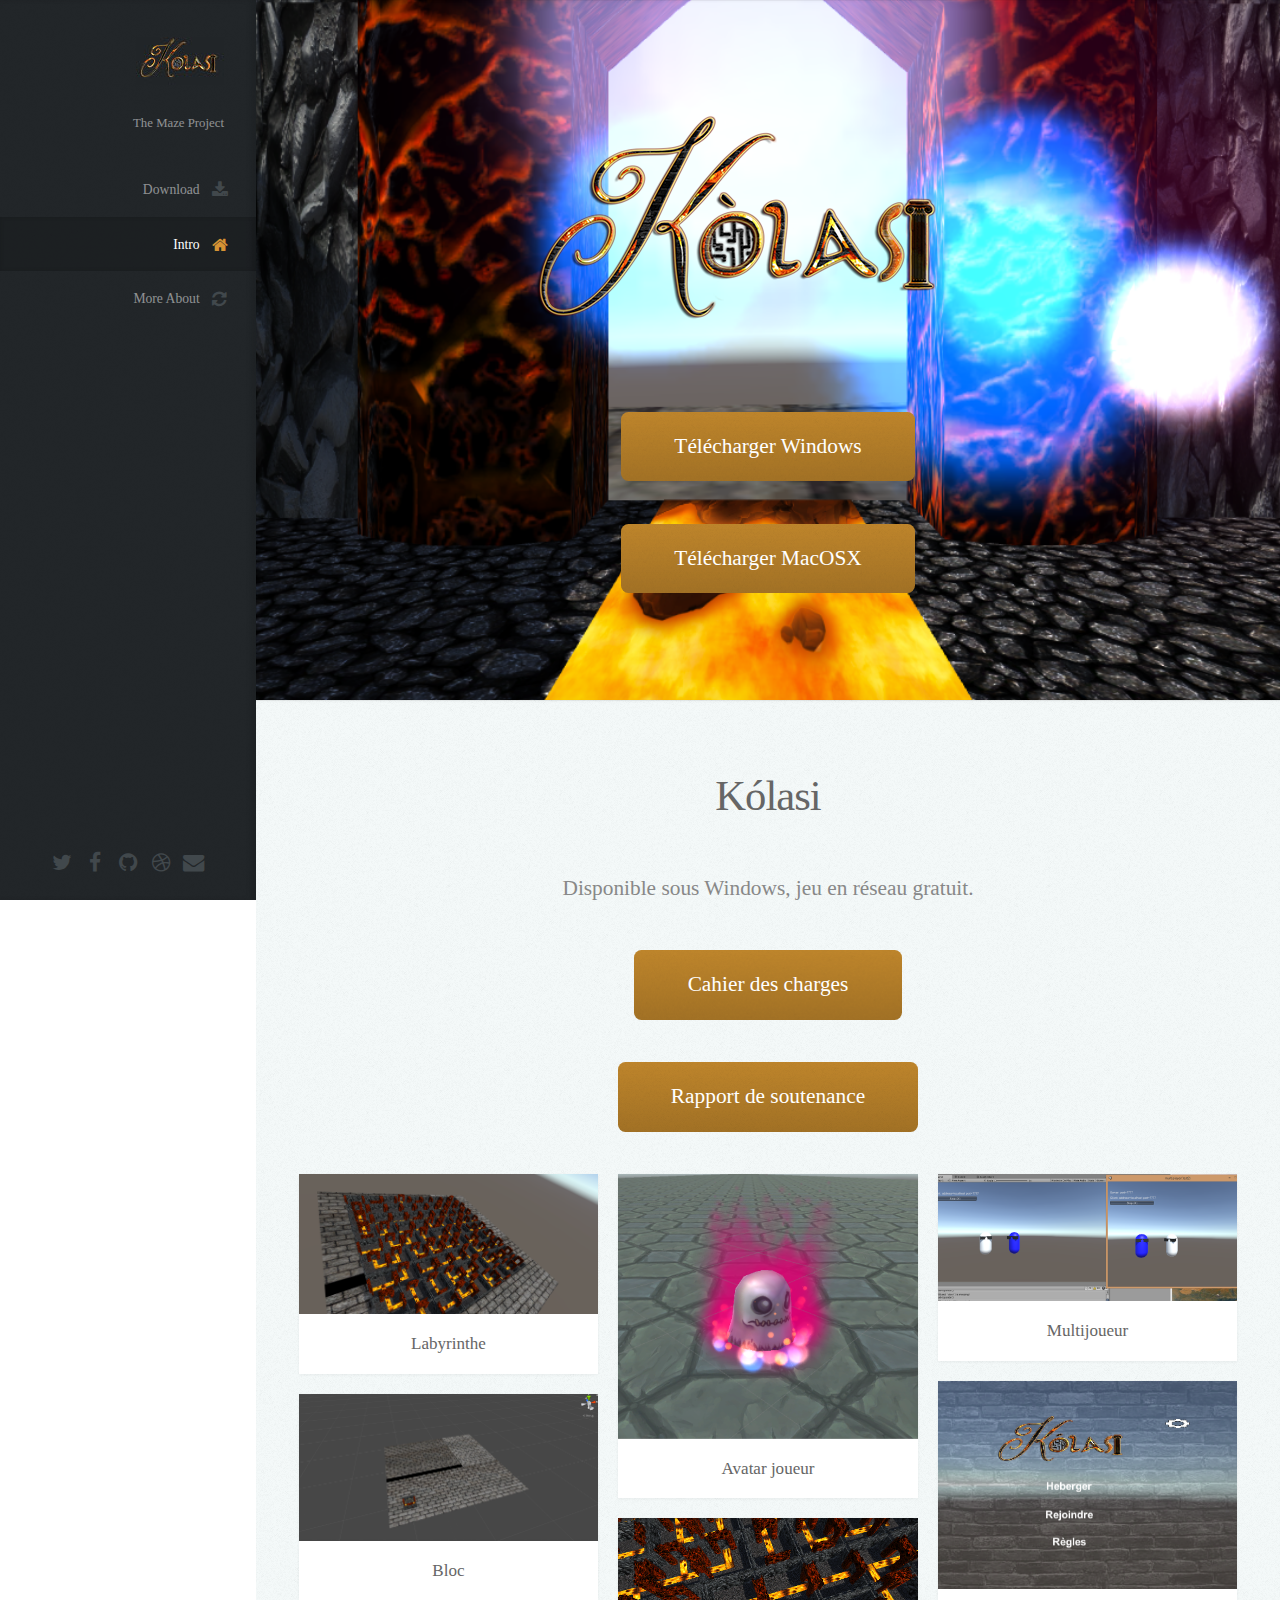
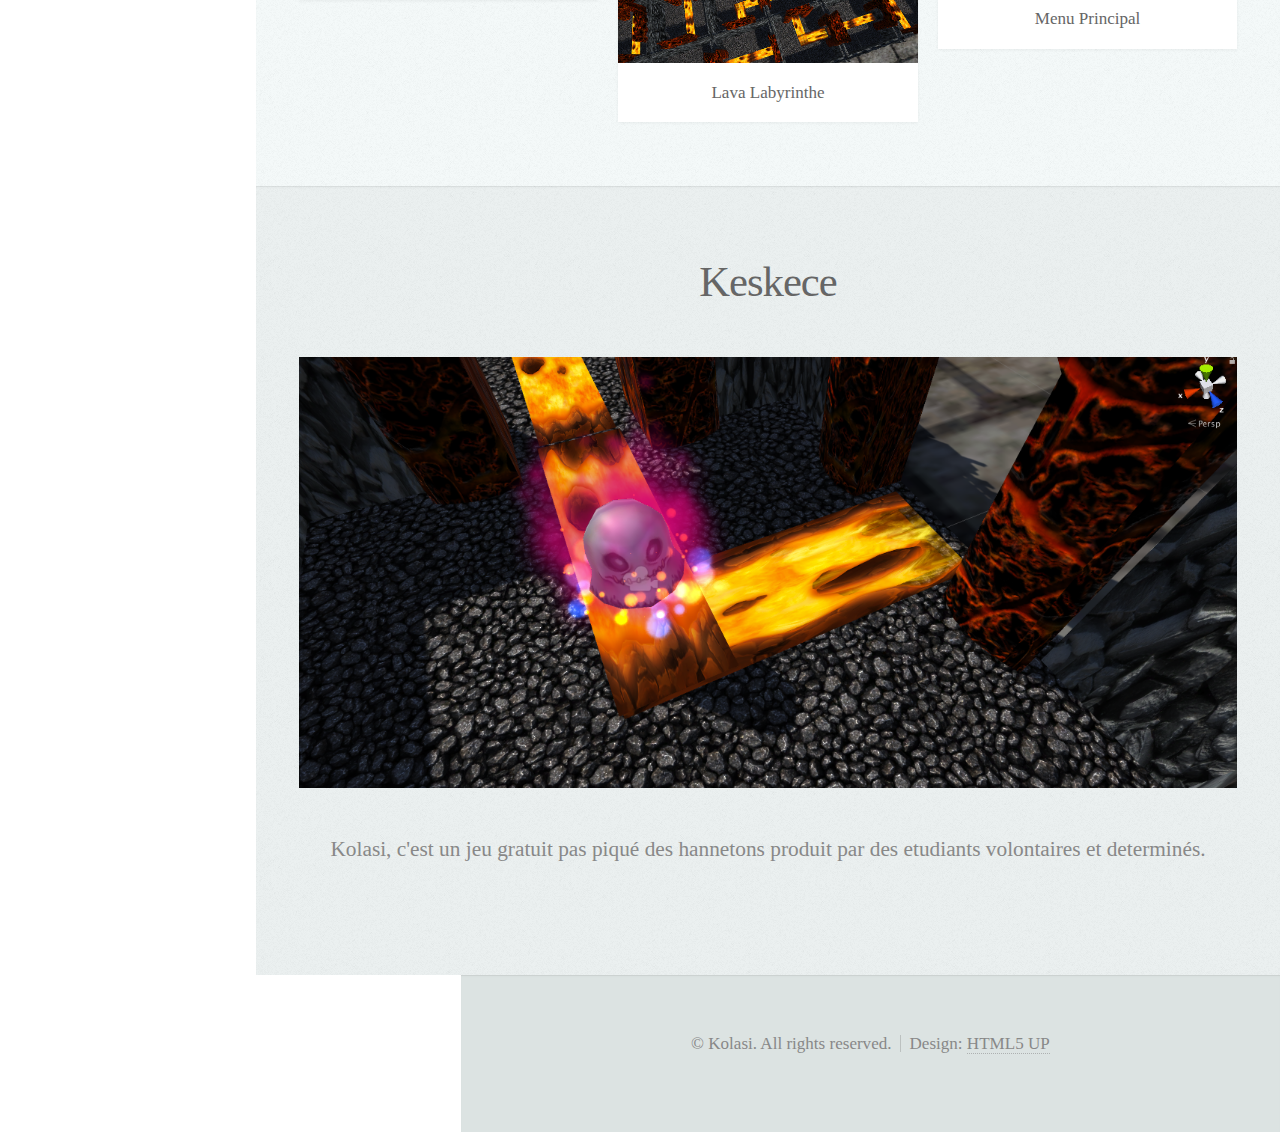
==== index.html @ bc7a92e4 "Edit" ====
<!DOCTYPE HTML>
<!--
	Prologue by HTML5 UP
	html5up.net | @ajlkn
	Free for personal and commercial use under the CCA 3.0 license (html5up.net/license)
-->
<html>
	<head>
		<title>Kólasi</title>
		<meta charset="utf-8" />
		<meta name="viewport" content="width=device-width, initial-scale=1" />
		<!--[if lte IE 8]><script src="assets/js/ie/html5shiv.js"></script><![endif]-->
		<link rel="stylesheet" href="assets/css/main.css" />
		<!--[if lte IE 8]><link rel="stylesheet" href="assets/css/ie8.css" /><![endif]-->
		<!--[if lte IE 9]><link rel="stylesheet" href="assets/css/ie9.css" /><![endif]-->
		<style>
       p{font-family: "Times New Roman", Times, serif;}
       strong{font-family: "Times New Roman", Times, serif;}
       span{font-family: "Times New Roman", Times, serif;}
       a{font-family: "Times New Roman", Times, serif;}
       h2{font-family: "Times New Roman", Times, serif;}
       h3{font-family: "Times New Roman", Times, serif;}
       li{font-family: "Times New Roman", Times, serif;}
</style>
	</head>
	<body>

		<!-- Header -->
			<div id="header">

				<div class="top">

					<!-- Logo -->
						<div id="logo">
							<span class="image avatar48"><img src="images/Kolasi2-test2.jpg" alt="" /></span>
							
							
						<p>The Maze Project</p>
						</div>

					<!-- Nav -->
						<nav id="nav">
							<!--

								Prologue's nav expects links in one of two formats:

								1. Hash link (scrolls to a different section within the page)

								   <li><a href="#foobar" id="foobar-link" class="icon fa-whatever-icon-you-want skel-layers-ignoreHref"><span class="label">Foobar</span></a></li>

								2. Standard link (sends the user to another page/site)

								   <li><a href="http://foobar.tld" id="foobar-link" class="icon fa-whatever-icon-you-want"><span class="label">Foobar</span></a></li>

							-->
							<ul>
								
								<li><a href="#top" id="download-link" class="skel-layers-ignoreHref"><span class="icon fa-download">Download</span></a></li>
								<li><a href="#download" id="top-link" class="skel-layers-ignoreHref"><span class="icon fa-home">Intro</span></a></li>
								<li><a href="#about" id="about-link" class="skel-layers-ignoreHref"><span <i class="icon fa-refresh"></i>More  About</span></a></li>
							</ul>
						</nav>

				</div>

				<div class="bottom">

					<!-- Social Icons -->
					<ul class="icons">
							<li><a href="https://twitter.com/KolasiMaze" class="icon fa-twitter"><span class="label">Twitter</span></a></li>
							<li><a href="https://www.facebook.com/K%C3%B3lasi-851271011712431/" class="icon fa-facebook"><span class="label">Facebook</span></a></li>
							<li><a href="https://elkokonut.github.io/kolasi.github.io/" class="icon fa-github"><span class="label">Github</span></a></li>
							<li><a href="http://www.epita.fr/" class="icon fa-dribbble"><span class="label">Dribbble</span></a></li>
							<li><a href="mailto:kolasicontact@gmail.com"><span class="icon fa-envelope"></span></a></li>

						</ul>

				</div>

			</div>

		<!-- Main -->
			<div id="main">

				<!-- Intro -->
					<section id="top" class="one dark cover">
						<div class="container">

							<header>
								<img src="images/logo_simple.png"> <img>
								<!--
									<p style="color:#79381c;">The Maze Project</p>
								-->
							</header>

							<footer>
								<div id='telecharger'><a href='jeu/Kolasi_v_1_0_Windows.zip' class="button scrolly">Télécharger Windows</a></div>
								<p> 
								</p>
								<div id='telecharger'><a href='jeu/Kolasi_v_1_0_macOS.zip' class="button scrolly">Télécharger MacOSX</a></div>

							</footer>

						</div>
					</section>

				<!-- Portfolio -->
					<section id="download" class="two">
						<div class="container">

							<header>
								<h2>Kólasi</h2>
							</header>

							<p>Disponible sous Windows, jeu en réseau gratuit. </p>

							<div id='telecharger'><a href='jeu/cahier-des-charges.pdf' class="button scrolly">Cahier des charges</a></div>
							<p> 
								</p>
							<div id='telecharger'><a href='jeu/rapport-de-soutenance.pdf' class="button scrolly">Rapport de soutenance</a></div>
							<p> 
								</p>

							<div class="row">
								<div class="4u 12u$(mobile)">
									<article class="item">
										<a href="#" class="image fit"><img src="images/map1.png" alt="" /></a>
										<header>
											<h3>Labyrinthe</h3>
										</header>
									</article>
									<article class="item">
										<a href="#" class="image fit"><img src="images/bloc.png" alt="" /></a>
										<header>
											<h3>Bloc</h3>
										</header>
									</article>
								</div>
								<div class="4u 12u$(mobile)">
									<article class="item">
										<a href="#" class="image fit"><img src="images/phantom.png" alt="" /></a>
										<header>
											<h3>Avatar joueur</h3>
										</header>
									</article>
									<article class="item">
										<a href="#" class="image fit"><img src="images/lavamap.png" alt="" /></a>
										<header>
											<h3>Lava Labyrinthe</h3>
										</header>
									</article>
								</div>
								<div class="4u$ 12u$(mobile)">
									<article class="item">
										<a href="#" class="image fit"><img src="images/multijoueur.png" alt="" /></a>
										<header>
											<h3>Multijoueur</h3>
										</header>
									</article>
									<article class="item">
										<a href="#" class="image fit"><img src="images/Menu_principal.png" alt="" /></a>
										<header>
											<h3>Menu Principal</h3>
										</header>
									</article>
								</div>
							</div>

						</div>
					</section>

				<!-- About Me -->
					<section id="about" class="three">
						<div class="container">

							<header>
								<h2>Keskece</h2>
							</header>

							<a href="#" class="image featured"><img src="images/flane.png" alt="" /></a>

							<p> Kolasi, c'est un jeu gratuit pas piqué des hannetons produit par des etudiants volontaires et determinés.</p>

						</div>
					</section>
		<!-- Footer -->
			<div id="footer">

				<!-- Copyright -->
					<ul class="copyright">
						<li>&copy; Kolasi. All rights reserved.</li><li>Design: <a href="http://html5up.net">HTML5 UP</a></li>
					</ul>

			</div>

		<!-- Scripts -->
			<script src="assets/js/jquery.min.js"></script>
			<script src="assets/js/jquery.scrolly.min.js"></script>
			<script src="assets/js/jquery.scrollzer.min.js"></script>
			<script src="assets/js/skel.min.js"></script>
			<script src="assets/js/util.js"></script>
			<!--[if lte IE 8]><script src="assets/js/ie/respond.min.js"></script><![endif]-->
			<script src="assets/js/main.js"></script>

	</body>
</html>
---- assets/css/main.css ----
@import url("font-awesome.min.css");
@import url("https://fonts.googleapis.com/css?family=Source+Sans+Pro:300,300italic,400,600");

/*
	Prologue by HTML5 UP
	html5up.net | @ajlkn
	Free for personal and commercial use under the CCA 3.0 license (html5up.net/license)
*/

/* Reset */

	html, body, div, span, applet, object, iframe, h1, h2, h3, h4, h5, h6, p, blockquote, pre, a, abbr, acronym, address, big, cite, code, del, dfn, em, img, ins, kbd, q, s, samp, small, strike, strong, sub, sup, tt, var, b, u, i, center, dl, dt, dd, ol, ul, li, fieldset, form, label, legend, table, caption, tbody, tfoot, thead, tr, th, td, article, aside, canvas, details, embed, figure, figcaption, footer, header, hgroup, menu, nav, output, ruby, section, summary, time, mark, audio, video {
		margin: 0;
		padding: 0;
		border: 0;
		font-size: 100%;
		font: inherit;
		vertical-align: baseline;
	}

	article, aside, details, figcaption, figure, footer, header, hgroup, menu, nav, section {
		display: block;
	}

	body {
		line-height: 1;
	}

	ol, ul {
		list-style: none;
	}

	blockquote, q {
		quotes: none;
	}

	blockquote:before, blockquote:after, q:before, q:after {
		content: '';
		content: none;
	}

	table {
		border-collapse: collapse;
		border-spacing: 0;
	}

	body {
		-webkit-text-size-adjust: none;
	}

/* Box Model */

	*, *:before, *:after {
		-moz-box-sizing: border-box;
		-webkit-box-sizing: border-box;
		box-sizing: border-box;
	}

/* Containers */

	.container {
		margin-left: auto;
		margin-right: auto;
	}

	.container.\31 25\25 {
		width: 100%;
		max-width: 1750px;
		min-width: 1400px;
	}

	.container.\37 5\25 {
		width: 1050px;
	}

	.container.\35 0\25 {
		width: 700px;
	}

	.container.\32 5\25 {
		width: 350px;
	}

	.container {
		width: 1400px;
	}

	@media screen and (min-width: 961px) and (max-width: 1880px) {

		.container.\31 25\25 {
			width: 100%;
			max-width: 1500px;
			min-width: 1200px;
		}

		.container.\37 5\25 {
			width: 900px;
		}

		.container.\35 0\25 {
			width: 600px;
		}

		.container.\32 5\25 {
			width: 300px;
		}

		.container {
			width: 1200px;
		}

	}

	@media screen and (min-width: 961px) and (max-width: 1620px) {

		.container.\31 25\25 {
			width: 100%;
			max-width: 1200px;
			min-width: 960px;
		}

		.container.\37 5\25 {
			width: 720px;
		}

		.container.\35 0\25 {
			width: 480px;
		}

		.container.\32 5\25 {
			width: 240px;
		}

		.container {
			width: 960px;
		}

	}

	@media screen and (min-width: 961px) and (max-width: 1320px) {

		.container.\31 25\25 {
			width: 100%;
			max-width: 125%;
			min-width: 100%;
		}

		.container.\37 5\25 {
			width: 75%;
		}

		.container.\35 0\25 {
			width: 50%;
		}

		.container.\32 5\25 {
			width: 25%;
		}

		.container {
			width: 100%;
		}

	}

	@media screen and (max-width: 960px) {

		.container.\31 25\25 {
			width: 100%;
			max-width: 125%;
			min-width: 100%;
		}

		.container.\37 5\25 {
			width: 75%;
		}

		.container.\35 0\25 {
			width: 50%;
		}

		.container.\32 5\25 {
			width: 25%;
		}

		.container {
			width: 100%;
		}

	}

	@media screen and (max-width: 736px) {

		.container.\31 25\25 {
			width: 100%;
			max-width: 125%;
			min-width: 100%;
		}

		.container.\37 5\25 {
			width: 75%;
		}

		.container.\35 0\25 {
			width: 50%;
		}

		.container.\32 5\25 {
			width: 25%;
		}

		.container {
			width: 100% !important;
		}

	}

/* Grid */

	.row {
		border-bottom: solid 1px transparent;
		-moz-box-sizing: border-box;
		-webkit-box-sizing: border-box;
		box-sizing: border-box;
	}

	.row > * {
		float: left;
		-moz-box-sizing: border-box;
		-webkit-box-sizing: border-box;
		box-sizing: border-box;
	}

	.row:after, .row:before {
		content: '';
		display: block;
		clear: both;
		height: 0;
	}

	.row.uniform > * > :first-child {
		margin-top: 0;
	}

	.row.uniform > * > :last-child {
		margin-bottom: 0;
	}

	.row.\30 \25 > * {
		padding: 0px 0 0 0px;
	}

	.row.\30 \25 {
		margin: 0px 0 -1px 0px;
	}

	.row.uniform.\30 \25 > * {
		padding: 0px 0 0 0px;
	}

	.row.uniform.\30 \25 {
		margin: 0px 0 -1px 0px;
	}

	.row > * {
		padding: 40px 0 0 40px;
	}

	.row {
		margin: -40px 0 -1px -40px;
	}

	.row.uniform > * {
		padding: 40px 0 0 40px;
	}

	.row.uniform {
		margin: -40px 0 -1px -40px;
	}

	.row.\32 00\25 > * {
		padding: 80px 0 0 80px;
	}

	.row.\32 00\25 {
		margin: -80px 0 -1px -80px;
	}

	.row.uniform.\32 00\25 > * {
		padding: 80px 0 0 80px;
	}

	.row.uniform.\32 00\25 {
		margin: -80px 0 -1px -80px;
	}

	.row.\31 50\25 > * {
		padding: 60px 0 0 60px;
	}

	.row.\31 50\25 {
		margin: -60px 0 -1px -60px;
	}

	.row.uniform.\31 50\25 > * {
		padding: 60px 0 0 60px;
	}

	.row.uniform.\31 50\25 {
		margin: -60px 0 -1px -60px;
	}

	.row.\35 0\25 > * {
		padding: 20px 0 0 20px;
	}

	.row.\35 0\25 {
		margin: -20px 0 -1px -20px;
	}

	.row.uniform.\35 0\25 > * {
		padding: 20px 0 0 20px;
	}

	.row.uniform.\35 0\25 {
		margin: -20px 0 -1px -20px;
	}

	.row.\32 5\25 > * {
		padding: 10px 0 0 10px;
	}

	.row.\32 5\25 {
		margin: -10px 0 -1px -10px;
	}

	.row.uniform.\32 5\25 > * {
		padding: 10px 0 0 10px;
	}

	.row.uniform.\32 5\25 {
		margin: -10px 0 -1px -10px;
	}

	.\31 2u, .\31 2u\24 {
		width: 100%;
		clear: none;
		margin-left: 0;
	}

	.\31 1u, .\31 1u\24 {
		width: 91.6666666667%;
		clear: none;
		margin-left: 0;
	}

	.\31 0u, .\31 0u\24 {
		width: 83.3333333333%;
		clear: none;
		margin-left: 0;
	}

	.\39 u, .\39 u\24 {
		width: 75%;
		clear: none;
		margin-left: 0;
	}

	.\38 u, .\38 u\24 {
		width: 66.6666666667%;
		clear: none;
		margin-left: 0;
	}

	.\37 u, .\37 u\24 {
		width: 58.3333333333%;
		clear: none;
		margin-left: 0;
	}

	.\36 u, .\36 u\24 {
		width: 50%;
		clear: none;
		margin-left: 0;
	}

	.\35 u, .\35 u\24 {
		width: 41.6666666667%;
		clear: none;
		margin-left: 0;
	}

	.\34 u, .\34 u\24 {
		width: 33.3333333333%;
		clear: none;
		margin-left: 0;
	}

	.\33 u, .\33 u\24 {
		width: 25%;
		clear: none;
		margin-left: 0;
	}

	.\32 u, .\32 u\24 {
		width: 16.6666666667%;
		clear: none;
		margin-left: 0;
	}

	.\31 u, .\31 u\24 {
		width: 8.3333333333%;
		clear: none;
		margin-left: 0;
	}

	.\31 2u\24 + *,
	.\31 1u\24 + *,
	.\31 0u\24 + *,
	.\39 u\24 + *,
	.\38 u\24 + *,
	.\37 u\24 + *,
	.\36 u\24 + *,
	.\35 u\24 + *,
	.\34 u\24 + *,
	.\33 u\24 + *,
	.\32 u\24 + *,
	.\31 u\24 + * {
		clear: left;
	}

	.\-11u {
		margin-left: 91.66667%;
	}

	.\-10u {
		margin-left: 83.33333%;
	}

	.\-9u {
		margin-left: 75%;
	}

	.\-8u {
		margin-left: 66.66667%;
	}

	.\-7u {
		margin-left: 58.33333%;
	}

	.\-6u {
		margin-left: 50%;
	}

	.\-5u {
		margin-left: 41.66667%;
	}

	.\-4u {
		margin-left: 33.33333%;
	}

	.\-3u {
		margin-left: 25%;
	}

	.\-2u {
		margin-left: 16.66667%;
	}

	.\-1u {
		margin-left: 8.33333%;
	}

	@media screen and (min-width: 961px) and (max-width: 1880px) {

		.row > * {
			padding: 40px 0 0 40px;
		}

		.row {
			margin: -40px 0 -1px -40px;
		}

		.row.uniform > * {
			padding: 40px 0 0 40px;
		}

		.row.uniform {
			margin: -40px 0 -1px -40px;
		}

		.row.\32 00\25 > * {
			padding: 80px 0 0 80px;
		}

		.row.\32 00\25 {
			margin: -80px 0 -1px -80px;
		}

		.row.uniform.\32 00\25 > * {
			padding: 80px 0 0 80px;
		}

		.row.uniform.\32 00\25 {
			margin: -80px 0 -1px -80px;
		}

		.row.\31 50\25 > * {
			padding: 60px 0 0 60px;
		}

		.row.\31 50\25 {
			margin: -60px 0 -1px -60px;
		}

		.row.uniform.\31 50\25 > * {
			padding: 60px 0 0 60px;
		}

		.row.uniform.\31 50\25 {
			margin: -60px 0 -1px -60px;
		}

		.row.\35 0\25 > * {
			padding: 20px 0 0 20px;
		}

		.row.\35 0\25 {
			margin: -20px 0 -1px -20px;
		}

		.row.uniform.\35 0\25 > * {
			padding: 20px 0 0 20px;
		}

		.row.uniform.\35 0\25 {
			margin: -20px 0 -1px -20px;
		}

		.row.\32 5\25 > * {
			padding: 10px 0 0 10px;
		}

		.row.\32 5\25 {
			margin: -10px 0 -1px -10px;
		}

		.row.uniform.\32 5\25 > * {
			padding: 10px 0 0 10px;
		}

		.row.uniform.\32 5\25 {
			margin: -10px 0 -1px -10px;
		}

		.\31 2u\28wide\29, .\31 2u\24\28wide\29 {
			width: 100%;
			clear: none;
			margin-left: 0;
		}

		.\31 1u\28wide\29, .\31 1u\24\28wide\29 {
			width: 91.6666666667%;
			clear: none;
			margin-left: 0;
		}

		.\31 0u\28wide\29, .\31 0u\24\28wide\29 {
			width: 83.3333333333%;
			clear: none;
			margin-left: 0;
		}

		.\39 u\28wide\29, .\39 u\24\28wide\29 {
			width: 75%;
			clear: none;
			margin-left: 0;
		}

		.\38 u\28wide\29, .\38 u\24\28wide\29 {
			width: 66.6666666667%;
			clear: none;
			margin-left: 0;
		}

		.\37 u\28wide\29, .\37 u\24\28wide\29 {
			width: 58.3333333333%;
			clear: none;
			margin-left: 0;
		}

		.\36 u\28wide\29, .\36 u\24\28wide\29 {
			width: 50%;
			clear: none;
			margin-left: 0;
		}

		.\35 u\28wide\29, .\35 u\24\28wide\29 {
			width: 41.6666666667%;
			clear: none;
			margin-left: 0;
		}

		.\34 u\28wide\29, .\34 u\24\28wide\29 {
			width: 33.3333333333%;
			clear: none;
			margin-left: 0;
		}

		.\33 u\28wide\29, .\33 u\24\28wide\29 {
			width: 25%;
			clear: none;
			margin-left: 0;
		}

		.\32 u\28wide\29, .\32 u\24\28wide\29 {
			width: 16.6666666667%;
			clear: none;
			margin-left: 0;
		}

		.\31 u\28wide\29, .\31 u\24\28wide\29 {
			width: 8.3333333333%;
			clear: none;
			margin-left: 0;
		}

		.\31 2u\24\28wide\29 + *,
		.\31 1u\24\28wide\29 + *,
		.\31 0u\24\28wide\29 + *,
		.\39 u\24\28wide\29 + *,
		.\38 u\24\28wide\29 + *,
		.\37 u\24\28wide\29 + *,
		.\36 u\24\28wide\29 + *,
		.\35 u\24\28wide\29 + *,
		.\34 u\24\28wide\29 + *,
		.\33 u\24\28wide\29 + *,
		.\32 u\24\28wide\29 + *,
		.\31 u\24\28wide\29 + * {
			clear: left;
		}

		.\-11u\28wide\29 {
			margin-left: 91.66667%;
		}

		.\-10u\28wide\29 {
			margin-left: 83.33333%;
		}

		.\-9u\28wide\29 {
			margin-left: 75%;
		}

		.\-8u\28wide\29 {
			margin-left: 66.66667%;
		}

		.\-7u\28wide\29 {
			margin-left: 58.33333%;
		}

		.\-6u\28wide\29 {
			margin-left: 50%;
		}

		.\-5u\28wide\29 {
			margin-left: 41.66667%;
		}

		.\-4u\28wide\29 {
			margin-left: 33.33333%;
		}

		.\-3u\28wide\29 {
			margin-left: 25%;
		}

		.\-2u\28wide\29 {
			margin-left: 16.66667%;
		}

		.\-1u\28wide\29 {
			margin-left: 8.33333%;
		}

	}

	@media screen and (min-width: 961px) and (max-width: 1620px) {

		.row > * {
			padding: 40px 0 0 40px;
		}

		.row {
			margin: -40px 0 -1px -40px;
		}

		.row.uniform > * {
			padding: 40px 0 0 40px;
		}

		.row.uniform {
			margin: -40px 0 -1px -40px;
		}

		.row.\32 00\25 > * {
			padding: 80px 0 0 80px;
		}

		.row.\32 00\25 {
			margin: -80px 0 -1px -80px;
		}

		.row.uniform.\32 00\25 > * {
			padding: 80px 0 0 80px;
		}

		.row.uniform.\32 00\25 {
			margin: -80px 0 -1px -80px;
		}

		.row.\31 50\25 > * {
			padding: 60px 0 0 60px;
		}

		.row.\31 50\25 {
			margin: -60px 0 -1px -60px;
		}

		.row.uniform.\31 50\25 > * {
			padding: 60px 0 0 60px;
		}

		.row.uniform.\31 50\25 {
			margin: -60px 0 -1px -60px;
		}

		.row.\35 0\25 > * {
			padding: 20px 0 0 20px;
		}

		.row.\35 0\25 {
			margin: -20px 0 -1px -20px;
		}

		.row.uniform.\35 0\25 > * {
			padding: 20px 0 0 20px;
		}

		.row.uniform.\35 0\25 {
			margin: -20px 0 -1px -20px;
		}

		.row.\32 5\25 > * {
			padding: 10px 0 0 10px;
		}

		.row.\32 5\25 {
			margin: -10px 0 -1px -10px;
		}

		.row.uniform.\32 5\25 > * {
			padding: 10px 0 0 10px;
		}

		.row.uniform.\32 5\25 {
			margin: -10px 0 -1px -10px;
		}

		.\31 2u\28normal\29, .\31 2u\24\28normal\29 {
			width: 100%;
			clear: none;
			margin-left: 0;
		}

		.\31 1u\28normal\29, .\31 1u\24\28normal\29 {
			width: 91.6666666667%;
			clear: none;
			margin-left: 0;
		}

		.\31 0u\28normal\29, .\31 0u\24\28normal\29 {
			width: 83.3333333333%;
			clear: none;
			margin-left: 0;
		}

		.\39 u\28normal\29, .\39 u\24\28normal\29 {
			width: 75%;
			clear: none;
			margin-left: 0;
		}

		.\38 u\28normal\29, .\38 u\24\28normal\29 {
			width: 66.6666666667%;
			clear: none;
			margin-left: 0;
		}

		.\37 u\28normal\29, .\37 u\24\28normal\29 {
			width: 58.3333333333%;
			clear: none;
			margin-left: 0;
		}

		.\36 u\28normal\29, .\36 u\24\28normal\29 {
			width: 50%;
			clear: none;
			margin-left: 0;
		}

		.\35 u\28normal\29, .\35 u\24\28normal\29 {
			width: 41.6666666667%;
			clear: none;
			margin-left: 0;
		}

		.\34 u\28normal\29, .\34 u\24\28normal\29 {
			width: 33.3333333333%;
			clear: none;
			margin-left: 0;
		}

		.\33 u\28normal\29, .\33 u\24\28normal\29 {
			width: 25%;
			clear: none;
			margin-left: 0;
		}

		.\32 u\28normal\29, .\32 u\24\28normal\29 {
			width: 16.6666666667%;
			clear: none;
			margin-left: 0;
		}

		.\31 u\28normal\29, .\31 u\24\28normal\29 {
			width: 8.3333333333%;
			clear: none;
			margin-left: 0;
		}

		.\31 2u\24\28normal\29 + *,
		.\31 1u\24\28normal\29 + *,
		.\31 0u\24\28normal\29 + *,
		.\39 u\24\28normal\29 + *,
		.\38 u\24\28normal\29 + *,
		.\37 u\24\28normal\29 + *,
		.\36 u\24\28normal\29 + *,
		.\35 u\24\28normal\29 + *,
		.\34 u\24\28normal\29 + *,
		.\33 u\24\28normal\29 + *,
		.\32 u\24\28normal\29 + *,
		.\31 u\24\28normal\29 + * {
			clear: left;
		}

		.\-11u\28normal\29 {
			margin-left: 91.66667%;
		}

		.\-10u\28normal\29 {
			margin-left: 83.33333%;
		}

		.\-9u\28normal\29 {
			margin-left: 75%;
		}

		.\-8u\28normal\29 {
			margin-left: 66.66667%;
		}

		.\-7u\28normal\29 {
			margin-left: 58.33333%;
		}

		.\-6u\28normal\29 {
			margin-left: 50%;
		}

		.\-5u\28normal\29 {
			margin-left: 41.66667%;
		}

		.\-4u\28normal\29 {
			margin-left: 33.33333%;
		}

		.\-3u\28normal\29 {
			margin-left: 25%;
		}

		.\-2u\28normal\29 {
			margin-left: 16.66667%;
		}

		.\-1u\28normal\29 {
			margin-left: 8.33333%;
		}

	}

	@media screen and (min-width: 961px) and (max-width: 1320px) {

		.row > * {
			padding: 20px 0 0 20px;
		}

		.row {
			margin: -20px 0 -1px -20px;
		}

		.row.uniform > * {
			padding: 20px 0 0 20px;
		}

		.row.uniform {
			margin: -20px 0 -1px -20px;
		}

		.row.\32 00\25 > * {
			padding: 40px 0 0 40px;
		}

		.row.\32 00\25 {
			margin: -40px 0 -1px -40px;
		}

		.row.uniform.\32 00\25 > * {
			padding: 40px 0 0 40px;
		}

		.row.uniform.\32 00\25 {
			margin: -40px 0 -1px -40px;
		}

		.row.\31 50\25 > * {
			padding: 30px 0 0 30px;
		}

		.row.\31 50\25 {
			margin: -30px 0 -1px -30px;
		}

		.row.uniform.\31 50\25 > * {
			padding: 30px 0 0 30px;
		}

		.row.uniform.\31 50\25 {
			margin: -30px 0 -1px -30px;
		}

		.row.\35 0\25 > * {
			padding: 10px 0 0 10px;
		}

		.row.\35 0\25 {
			margin: -10px 0 -1px -10px;
		}

		.row.uniform.\35 0\25 > * {
			padding: 10px 0 0 10px;
		}

		.row.uniform.\35 0\25 {
			margin: -10px 0 -1px -10px;
		}

		.row.\32 5\25 > * {
			padding: 5px 0 0 5px;
		}

		.row.\32 5\25 {
			margin: -5px 0 -1px -5px;
		}

		.row.uniform.\32 5\25 > * {
			padding: 5px 0 0 5px;
		}

		.row.uniform.\32 5\25 {
			margin: -5px 0 -1px -5px;
		}

		.\31 2u\28narrow\29, .\31 2u\24\28narrow\29 {
			width: 100%;
			clear: none;
			margin-left: 0;
		}

		.\31 1u\28narrow\29, .\31 1u\24\28narrow\29 {
			width: 91.6666666667%;
			clear: none;
			margin-left: 0;
		}

		.\31 0u\28narrow\29, .\31 0u\24\28narrow\29 {
			width: 83.3333333333%;
			clear: none;
			margin-left: 0;
		}

		.\39 u\28narrow\29, .\39 u\24\28narrow\29 {
			width: 75%;
			clear: none;
			margin-left: 0;
		}

		.\38 u\28narrow\29, .\38 u\24\28narrow\29 {
			width: 66.6666666667%;
			clear: none;
			margin-left: 0;
		}

		.\37 u\28narrow\29, .\37 u\24\28narrow\29 {
			width: 58.3333333333%;
			clear: none;
			margin-left: 0;
		}

		.\36 u\28narrow\29, .\36 u\24\28narrow\29 {
			width: 50%;
			clear: none;
			margin-left: 0;
		}

		.\35 u\28narrow\29, .\35 u\24\28narrow\29 {
			width: 41.6666666667%;
			clear: none;
			margin-left: 0;
		}

		.\34 u\28narrow\29, .\34 u\24\28narrow\29 {
			width: 33.3333333333%;
			clear: none;
			margin-left: 0;
		}

		.\33 u\28narrow\29, .\33 u\24\28narrow\29 {
			width: 25%;
			clear: none;
			margin-left: 0;
		}

		.\32 u\28narrow\29, .\32 u\24\28narrow\29 {
			width: 16.6666666667%;
			clear: none;
			margin-left: 0;
		}

		.\31 u\28narrow\29, .\31 u\24\28narrow\29 {
			width: 8.3333333333%;
			clear: none;
			margin-left: 0;
		}

		.\31 2u\24\28narrow\29 + *,
		.\31 1u\24\28narrow\29 + *,
		.\31 0u\24\28narrow\29 + *,
		.\39 u\24\28narrow\29 + *,
		.\38 u\24\28narrow\29 + *,
		.\37 u\24\28narrow\29 + *,
		.\36 u\24\28narrow\29 + *,
		.\35 u\24\28narrow\29 + *,
		.\34 u\24\28narrow\29 + *,
		.\33 u\24\28narrow\29 + *,
		.\32 u\24\28narrow\29 + *,
		.\31 u\24\28narrow\29 + * {
			clear: left;
		}

		.\-11u\28narrow\29 {
			margin-left: 91.66667%;
		}

		.\-10u\28narrow\29 {
			margin-left: 83.33333%;
		}

		.\-9u\28narrow\29 {
			margin-left: 75%;
		}

		.\-8u\28narrow\29 {
			margin-left: 66.66667%;
		}

		.\-7u\28narrow\29 {
			margin-left: 58.33333%;
		}

		.\-6u\28narrow\29 {
			margin-left: 50%;
		}

		.\-5u\28narrow\29 {
			margin-left: 41.66667%;
		}

		.\-4u\28narrow\29 {
			margin-left: 33.33333%;
		}

		.\-3u\28narrow\29 {
			margin-left: 25%;
		}

		.\-2u\28narrow\29 {
			margin-left: 16.66667%;
		}

		.\-1u\28narrow\29 {
			margin-left: 8.33333%;
		}

	}

	@media screen and (max-width: 960px) {

		.row > * {
			padding: 20px 0 0 20px;
		}

		.row {
			margin: -20px 0 -1px -20px;
		}

		.row.uniform > * {
			padding: 20px 0 0 20px;
		}

		.row.uniform {
			margin: -20px 0 -1px -20px;
		}

		.row.\32 00\25 > * {
			padding: 40px 0 0 40px;
		}

		.row.\32 00\25 {
			margin: -40px 0 -1px -40px;
		}

		.row.uniform.\32 00\25 > * {
			padding: 40px 0 0 40px;
		}

		.row.uniform.\32 00\25 {
			margin: -40px 0 -1px -40px;
		}

		.row.\31 50\25 > * {
			padding: 30px 0 0 30px;
		}

		.row.\31 50\25 {
			margin: -30px 0 -1px -30px;
		}

		.row.uniform.\31 50\25 > * {
			padding: 30px 0 0 30px;
		}

		.row.uniform.\31 50\25 {
			margin: -30px 0 -1px -30px;
		}

		.row.\35 0\25 > * {
			padding: 10px 0 0 10px;
		}

		.row.\35 0\25 {
			margin: -10px 0 -1px -10px;
		}

		.row.uniform.\35 0\25 > * {
			padding: 10px 0 0 10px;
		}

		.row.uniform.\35 0\25 {
			margin: -10px 0 -1px -10px;
		}

		.row.\32 5\25 > * {
			padding: 5px 0 0 5px;
		}

		.row.\32 5\25 {
			margin: -5px 0 -1px -5px;
		}

		.row.uniform.\32 5\25 > * {
			padding: 5px 0 0 5px;
		}

		.row.uniform.\32 5\25 {
			margin: -5px 0 -1px -5px;
		}

		.\31 2u\28narrower\29, .\31 2u\24\28narrower\29 {
			width: 100%;
			clear: none;
			margin-left: 0;
		}

		.\31 1u\28narrower\29, .\31 1u\24\28narrower\29 {
			width: 91.6666666667%;
			clear: none;
			margin-left: 0;
		}

		.\31 0u\28narrower\29, .\31 0u\24\28narrower\29 {
			width: 83.3333333333%;
			clear: none;
			margin-left: 0;
		}

		.\39 u\28narrower\29, .\39 u\24\28narrower\29 {
			width: 75%;
			clear: none;
			margin-left: 0;
		}

		.\38 u\28narrower\29, .\38 u\24\28narrower\29 {
			width: 66.6666666667%;
			clear: none;
			margin-left: 0;
		}

		.\37 u\28narrower\29, .\37 u\24\28narrower\29 {
			width: 58.3333333333%;
			clear: none;
			margin-left: 0;
		}

		.\36 u\28narrower\29, .\36 u\24\28narrower\29 {
			width: 50%;
			clear: none;
			margin-left: 0;
		}

		.\35 u\28narrower\29, .\35 u\24\28narrower\29 {
			width: 41.6666666667%;
			clear: none;
			margin-left: 0;
		}

		.\34 u\28narrower\29, .\34 u\24\28narrower\29 {
			width: 33.3333333333%;
			clear: none;
			margin-left: 0;
		}

		.\33 u\28narrower\29, .\33 u\24\28narrower\29 {
			width: 25%;
			clear: none;
			margin-left: 0;
		}

		.\32 u\28narrower\29, .\32 u\24\28narrower\29 {
			width: 16.6666666667%;
			clear: none;
			margin-left: 0;
		}

		.\31 u\28narrower\29, .\31 u\24\28narrower\29 {
			width: 8.3333333333%;
			clear: none;
			margin-left: 0;
		}

		.\31 2u\24\28narrower\29 + *,
		.\31 1u\24\28narrower\29 + *,
		.\31 0u\24\28narrower\29 + *,
		.\39 u\24\28narrower\29 + *,
		.\38 u\24\28narrower\29 + *,
		.\37 u\24\28narrower\29 + *,
		.\36 u\24\28narrower\29 + *,
		.\35 u\24\28narrower\29 + *,
		.\34 u\24\28narrower\29 + *,
		.\33 u\24\28narrower\29 + *,
		.\32 u\24\28narrower\29 + *,
		.\31 u\24\28narrower\29 + * {
			clear: left;
		}

		.\-11u\28narrower\29 {
			margin-left: 91.66667%;
		}

		.\-10u\28narrower\29 {
			margin-left: 83.33333%;
		}

		.\-9u\28narrower\29 {
			margin-left: 75%;
		}

		.\-8u\28narrower\29 {
			margin-left: 66.66667%;
		}

		.\-7u\28narrower\29 {
			margin-left: 58.33333%;
		}

		.\-6u\28narrower\29 {
			margin-left: 50%;
		}

		.\-5u\28narrower\29 {
			margin-left: 41.66667%;
		}

		.\-4u\28narrower\29 {
			margin-left: 33.33333%;
		}

		.\-3u\28narrower\29 {
			margin-left: 25%;
		}

		.\-2u\28narrower\29 {
			margin-left: 16.66667%;
		}

		.\-1u\28narrower\29 {
			margin-left: 8.33333%;
		}

	}

	@media screen and (max-width: 736px) {

		.row > * {
			padding: 20px 0 0 20px;
		}

		.row {
			margin: -20px 0 -1px -20px;
		}

		.row.uniform > * {
			padding: 20px 0 0 20px;
		}

		.row.uniform {
			margin: -20px 0 -1px -20px;
		}

		.row.\32 00\25 > * {
			padding: 40px 0 0 40px;
		}

		.row.\32 00\25 {
			margin: -40px 0 -1px -40px;
		}

		.row.uniform.\32 00\25 > * {
			padding: 40px 0 0 40px;
		}

		.row.uniform.\32 00\25 {
			margin: -40px 0 -1px -40px;
		}

		.row.\31 50\25 > * {
			padding: 30px 0 0 30px;
		}

		.row.\31 50\25 {
			margin: -30px 0 -1px -30px;
		}

		.row.uniform.\31 50\25 > * {
			padding: 30px 0 0 30px;
		}

		.row.uniform.\31 50\25 {
			margin: -30px 0 -1px -30px;
		}

		.row.\35 0\25 > * {
			padding: 10px 0 0 10px;
		}

		.row.\35 0\25 {
			margin: -10px 0 -1px -10px;
		}

		.row.uniform.\35 0\25 > * {
			padding: 10px 0 0 10px;
		}

		.row.uniform.\35 0\25 {
			margin: -10px 0 -1px -10px;
		}

		.row.\32 5\25 > * {
			padding: 5px 0 0 5px;
		}

		.row.\32 5\25 {
			margin: -5px 0 -1px -5px;
		}

		.row.uniform.\32 5\25 > * {
			padding: 5px 0 0 5px;
		}

		.row.uniform.\32 5\25 {
			margin: -5px 0 -1px -5px;
		}

		.\31 2u\28mobile\29, .\31 2u\24\28mobile\29 {
			width: 100%;
			clear: none;
			margin-left: 0;
		}

		.\31 1u\28mobile\29, .\31 1u\24\28mobile\29 {
			width: 91.6666666667%;
			clear: none;
			margin-left: 0;
		}

		.\31 0u\28mobile\29, .\31 0u\24\28mobile\29 {
			width: 83.3333333333%;
			clear: none;
			margin-left: 0;
		}

		.\39 u\28mobile\29, .\39 u\24\28mobile\29 {
			width: 75%;
			clear: none;
			margin-left: 0;
		}

		.\38 u\28mobile\29, .\38 u\24\28mobile\29 {
			width: 66.6666666667%;
			clear: none;
			margin-left: 0;
		}

		.\37 u\28mobile\29, .\37 u\24\28mobile\29 {
			width: 58.3333333333%;
			clear: none;
			margin-left: 0;
		}

		.\36 u\28mobile\29, .\36 u\24\28mobile\29 {
			width: 50%;
			clear: none;
			margin-left: 0;
		}

		.\35 u\28mobile\29, .\35 u\24\28mobile\29 {
			width: 41.6666666667%;
			clear: none;
			margin-left: 0;
		}

		.\34 u\28mobile\29, .\34 u\24\28mobile\29 {
			width: 33.3333333333%;
			clear: none;
			margin-left: 0;
		}

		.\33 u\28mobile\29, .\33 u\24\28mobile\29 {
			width: 25%;
			clear: none;
			margin-left: 0;
		}

		.\32 u\28mobile\29, .\32 u\24\28mobile\29 {
			width: 16.6666666667%;
			clear: none;
			margin-left: 0;
		}

		.\31 u\28mobile\29, .\31 u\24\28mobile\29 {
			width: 8.3333333333%;
			clear: none;
			margin-left: 0;
		}

		.\31 2u\24\28mobile\29 + *,
		.\31 1u\24\28mobile\29 + *,
		.\31 0u\24\28mobile\29 + *,
		.\39 u\24\28mobile\29 + *,
		.\38 u\24\28mobile\29 + *,
		.\37 u\24\28mobile\29 + *,
		.\36 u\24\28mobile\29 + *,
		.\35 u\24\28mobile\29 + *,
		.\34 u\24\28mobile\29 + *,
		.\33 u\24\28mobile\29 + *,
		.\32 u\24\28mobile\29 + *,
		.\31 u\24\28mobile\29 + * {
			clear: left;
		}

		.\-11u\28mobile\29 {
			margin-left: 91.66667%;
		}

		.\-10u\28mobile\29 {
			margin-left: 83.33333%;
		}

		.\-9u\28mobile\29 {
			margin-left: 75%;
		}

		.\-8u\28mobile\29 {
			margin-left: 66.66667%;
		}

		.\-7u\28mobile\29 {
			margin-left: 58.33333%;
		}

		.\-6u\28mobile\29 {
			margin-left: 50%;
		}

		.\-5u\28mobile\29 {
			margin-left: 41.66667%;
		}

		.\-4u\28mobile\29 {
			margin-left: 33.33333%;
		}

		.\-3u\28mobile\29 {
			margin-left: 25%;
		}

		.\-2u\28mobile\29 {
			margin-left: 16.66667%;
		}

		.\-1u\28mobile\29 {
			margin-left: 8.33333%;
		}

	}

/* Basic */

	body {
		background: #fff;
		font-family: 'Source Sans Pro', sans-serif;
		font-size: 19pt;
		font-weight: 300;
		line-height: 1.75em;
		color: #888;
	}

		body.is-loading * {
			-moz-transition: none !important;
			-webkit-transition: none !important;
			-ms-transition: none !important;
			transition: none !important;
			-moz-animation: none !important;
			-webkit-animation: none !important;
			-ms-animation: none !important;
			animation: none !important;
		}

	input, textarea, select {
		font-family: 'Source Sans Pro', sans-serif;
		font-size: 19pt;
		font-weight: 300;
		line-height: 1.75em;
		color: #888;
	}

	h1, h2, h3, h4, h5, h6 {
		font-weight: 300;
		color: #666;
		line-height: 1.5em;
	}

	h1 a, h2 a, h3 a, h4 a, h5 a, h6 a {
		color: inherit;
		text-decoration: none;
	}

		h1 a strong, h2 a strong, h3 a strong, h4 a strong, h5 a strong, h6 a strong {
			color: #333;
		}

	h2 {
		font-size: 2em;
		letter-spacing: -1px;
	}

		h2.alt {
			color: #888;
		}

			h2.alt strong {
				color: #666;
			}

	h3 {
		font-size: 1.5em;
	}

	header {
		margin: 0 0 2em 0;
	}

		header > p {
			margin: 1em 0 0 0;
		}

	footer {
		margin: 2em 0 0 0;
	}

	strong, b {
		font-weight: 300;
		color: #666;
	}

	em, i {
		font-style: italic;
	}

	a {
		text-decoration: none;
		color: inherit;
		border-bottom: dotted 1px rgba(128, 128, 128, 0.5);
		-moz-transition: color 0.35s ease-in-out, border-bottom-color 0.35s ease-in-out;
		-webkit-transition: color 0.35s ease-in-out, border-bottom-color 0.35s ease-in-out;
		-ms-transition: color 0.35s ease-in-out, border-bottom-color 0.35s ease-in-out;
		transition: color 0.35s ease-in-out, border-bottom-color 0.35s ease-in-out;
		outline: 0;
	}

		a:hover {
			color: #3a0808;
			border-bottom-color: rgba(255, 255, 255, 0);
		}

	sub {
		position: relative;
		top: 0.5em;
		font-size: 0.8em;
	}

	sup {
		position: relative;
		top: -0.5em;
		font-size: 0.8em;
	}

	hr {
		border: 0;
		border-top: solid 1px #ddd;
	}

	blockquote {
		border-left: solid 0.5em #ddd;
		padding: 1em 0 1em 2em;
		font-style: italic;
	}

	p, ul, ol, dl, table {
		margin-bottom: 2em;
	}

	br.clear {
		clear: both;
	}

/* Sections/Article */

	section, article {
		margin-bottom: 3em;
	}

		section > :last-child,
		section > .container, section:last-child, article > :last-child,
		article > .container, article:last-child {
			margin-bottom: 0;
		}

		.row > section, .row > article {
			margin-bottom: 0;
		}

/* Image */

	.image {
		display: inline-block;
		border: 0;
	}

		.image img {
			display: block;
			width: 100%;
		}

		.image.avatar48 {
			width: 88px;
			height: 48px;
			background: #f00;
		}

			.image.avatar48 img {
				width: 88px;
				height: 48px;
			}

		.image.fit {
			display: block;
			width: 100%;
		}

		.image.featured {
			display: block;
			width: 100%;
			margin: 0 0 2em 0;
		}

		.image.left {
			float: left;
			margin: 0 2em 2em 0;
		}

		.image.centered {
			display: block;
			margin: 0 0 2em 0;
		}

			.image.centered img {
				margin: 0 auto;
				width: auto;
			}

/* List */

	ul.default {
		list-style: disc;
		padding-left: 1em;
	}

		ul.default li {
			padding-left: 0.5em;
		}

	ul.icons {
		cursor: default;
	}

		ul.icons li {
			display: inline-block;
		}

		ul.icons a {
			display: inline-block;
			width: 2em;
			height: 2em;
			line-height: 2em;
			text-align: center;
			border: 0;
		}

	ol.default {
		list-style: decimal;
		padding-left: 1.25em;
	}

		ol.default li {
			padding-left: 0.25em;
		}

/* Form */

	form label {
		display: block;
		text-align: left;
		margin-bottom: 0.5em;
	}

	form input[type="text"],
	form input[type="email"],
	form input[type="password"],
	form select,
	form textarea {
		position: relative;
		-webkit-appearance: none;
		display: block;
		border: 0;
		outline: 0;
		background: #fff;
		background: rgba(255, 255, 255, 0.75);
		width: 100%;
		border-radius: 0.35em;
		padding: 0.75em 1em 0.75em 1em;
		box-shadow: inset 0 0.1em 0.1em 0 rgba(0, 0, 0, 0.05);
		border: solid 1px rgba(0, 0, 0, 0.15);
		-moz-transition: all 0.35s ease-in-out;
		-webkit-transition: all 0.35s ease-in-out;
		-ms-transition: all 0.35s ease-in-out;
		transition: all 0.35s ease-in-out;
	}

		form input[type="text"]:focus,
		form input[type="email"]:focus,
		form input[type="password"]:focus,
		form select:focus,
		form textarea:focus {
			box-shadow: 0 0 2px 1px #992626;
			background: #fff;
		}

	form input[type="text"],
	form input[type="email"],
	form input[type="password"],
	form select {
		line-height: 1.25em;
	}

	form textarea {
		min-height: 14em;
	}

	form .formerize-placeholder {
		color: #555 !important;
	}

	form ::-webkit-input-placeholder {
		color: #555 !important;
	}

	form :-moz-placeholder {
		color: #555 !important;
	}

	form ::-moz-placeholder {
		color: #555 !important;
	}

	form :-ms-input-placeholder {
		color: #555 !important;
	}

	form ::-moz-focus-inner {
		border: 0;
	}

/* Table */

	table {
		width: 100%;
	}

		table.default {
			width: 100%;
			text-align: left;
		}

			table.default tbody tr:nth-child(2n+2) {
				background: #f4f4f4;
			}

			table.default td {
				padding: 0.5em 1em 0.5em 1em;
			}

			table.default th {
				text-align: left;
				padding: 0.5em 1em 0.5em 1em;
				color: #fff;
				background: #292222 url("images/overlay.png");
			}

			table.default thead {
				background: #444;
				color: #fff;
			}

			table.default tfoot {
				background: #eee;
			}

/* Button */

	input[type="button"],
	input[type="submit"],
	input[type="reset"],
	button,
	.button {
		position: relative;
		display: inline-block;
		border-radius: 0.35em;
		color: #fff !important;
		text-decoration: none;
		padding: 0.75em 2.5em 0.75em 2.5em;
		background-color: #bf862c;
		border: 0;
		cursor: pointer;
		background-image: -moz-linear-gradient(top, rgba(0, 0, 0, 0), rgba(0, 0, 0, 0.15)), url("images/overlay.png");
		background-image: -webkit-linear-gradient(top, rgba(0, 0, 0, 0), rgba(0, 0, 0, 0.15)), url("images/overlay.png");
		background-image: -ms-linear-gradient(top, rgba(0, 0, 0, 0), rgba(0, 0, 0, 0.15)), url("images/overlay.png");
		background-image: linear-gradient(top, rgba(0, 0, 0, 0), rgba(0, 0, 0, 0.15)), url("images/overlay.png");
		-moz-transition: background-color 0.35s ease-in-out;
		-webkit-transition: background-color 0.35s ease-in-out;
		-ms-transition: background-color 0.35s ease-in-out;
		transition: background-color 0.35s ease-in-out;
	}

		input[type="button"]:hover,
		input[type="submit"]:hover,
		input[type="reset"]:hover,
		button:hover,
		.button:hover {
			background-color: #ce9e9e;
		}

		input[type="button"]:active,
		input[type="submit"]:active,
		input[type="reset"]:active,
		button:active,
		.button:active {
			background-color: #bf862c;
		}

/* Item */

	.item {
		box-shadow: 0 0.05em 0.15em 0 rgba(0, 0, 0, 0.05);
		margin-bottom: 40px;
	}

		.item header {
			background: #fff;
			margin: 0;
			padding: 1em 0 1em 0;
			font-size: 0.8em;
		}

			.item header h3 {
				font-size: 1em;
			}

/* Icons */

	.icon {
		text-decoration: none;
	}

		.icon:before {
			display: inline-block;
			font-family: FontAwesome;
			font-size: 1.25em;
			text-decoration: none;
			font-style: normal;
			font-weight: normal;
			line-height: 1;
			-webkit-font-smoothing: antialiased;
			-moz-osx-font-smoothing: grayscale;
		}

		.icon > .label {
			display: none;
		}

/* Header */

	#header {
		display: -moz-flex;
		display: -webkit-flex;
		display: -ms-flex;
		display: flex;
		-moz-flex-direction: column;
		-webkit-flex-direction: column;
		-ms-flex-direction: column;
		flex-direction: column;
		-moz-justify-content: space-between;
		-webkit-justify-content: space-between;
		-ms-justify-content: space-between;
		justify-content: space-between;
		background: #222629 url("images/overlay.png");
		box-shadow: inset -0.25em 0 0.25em 0 rgba(0, 0, 0, 0.1);
		color: #fff;
		height: 100%;
		left: 0;
		overflow-y: auto;
		position: fixed;
		text-align: right;
		top: 0;
		width: 375px;
	}

		#header .top {
			-moz-flex-grow: 1;
			-webkit-flex-grow: 1;
			-ms-flex-grow: 1;
			flex-grow: 1;
		}

		#header .bottom {
			-moz-flex-shrink: 0;
			-webkit-flex-shrink: 0;
			-ms-flex-shrink: 0;
			flex-shrink: 0;
			padding: 1.5em 0 0.75em 0;
		}

			#header .bottom > :last-child {
				margin-bottom: 0;
			}

		#header .icons {
			font-size: 0.8em;
			text-align: center;
		}

			#header .icons a {
				color: #41484c;
				-moz-transition: color 0.35s ease-in-out;
				-webkit-transition: color 0.35s ease-in-out;
				-ms-transition: color 0.35s ease-in-out;
				transition: color 0.35s ease-in-out;
			}

				#header .icons a:hover {
					color: #fff;
				}

	#logo {
		position: relative;
		margin: 1.75em 1.5em 1.5em 1.5em;
		min-height: 48px;
		cursor: default;
	}

		#logo h1 {
			position: relative;
			color: #fff;
			font-weight: 600;
			font-size: 1em;
			line-height: 1em;
		}

		#logo p {
			position: relative;
			display: block;
			font-size: 0.6em;
			color: rgba(255, 255, 255, 0.5);
			line-height: 1.25em;
			margin: 0.5em 0 0 0;
		}

		#logo .image {
			position: absolute;
			left: 0;
			top: 0;
		}

	#nav ul {
		margin-bottom: 0;
	}

		#nav ul li a {
			display: block;
			padding: 0.5em 1.5em 0.5em 1.5em;
			color: rgba(255, 255, 255, 0.5);
			text-decoration: none;
			outline: 0;
			border: 0;
			-moz-transition: none;
			-webkit-transition: none;
			-ms-transition: none;
			transition: none;
		}

			#nav ul li a span {
				position: relative;
				display: block;
				font-size: 0.8em;
			}

				#nav ul li a span:before {
					position: absolute;
					left: 0;
					color: #41484c;
					text-align: center;
					width: 1.25em;
					line-height: 1.75em;
				}

			#nav ul li a.active {
				background: rgba(0, 0, 0, 0.15);
				box-shadow: inset 0 0 0.25em 0 rgba(0, 0, 0, 0.125);
				color: #fff;
			}

				#nav ul li a.active span:before {
					color: #d69334;
				}

/* Footer */

	#footer {
		margin-left: 375px;
		text-align: center;
		background-color: #dce3e2;
		padding: 3em 0 4em 0;
		box-shadow: inset 0 1px 0 0 rgba(0, 0, 0, 0.05), inset 0 0.1em 0.1em 0 rgba(0, 0, 0, 0.025);
		font-size: 0.8em;
	}

		#footer .copyright {
			cursor: default;
			margin: 0;
		}

			#footer .copyright li {
				display: inline-block;
				line-height: 1em;
				border-left: solid 1px rgba(128, 128, 128, 0.35);
				padding: 0 0 0 0.5em;
				margin: 0 0 0 0.5em;
			}

				#footer .copyright li:first-child {
					border-left: 0;
					padding-left: 0;
					margin-left: 0;
				}

/* Main */

	#main {
		margin-left: 375px;
	}

		#main > section {
			margin: 0;
			overflow: hidden;
			padding: 4em 0;
			box-shadow: inset 0 1px 0 0 rgba(0, 0, 0, 0.05), inset 0 0.1em 0.1em 0 rgba(0, 0, 0, 0.025);
			text-align: center;
			background-image: url("images/overlay.png");
		}

			#main > section.dark {
				color: #ddd;
				color: rgba(255, 255, 255, 0.75);
			}

				#main > section.dark h2, #main > section.dark h3, #main > section.dark h4, #main > section.dark h5, #main > section.dark h6 {
					color: inherit;
				}

				#main > section.dark strong {
					color: #fff;
					border-color: inherit;
				}

				#main > section.dark a {
					color: #fff;
					border-color: inherit;
				}

					#main > section.dark a:hover {
						border-bottom-color: rgba(255, 255, 255, 0);
					}

			#main > section.cover {
				padding: 6em 0;
				background-size: cover;
				background-position: center center;
			}

			#main > section.one {
				background-color: #81918E;
				background-image: url("../../images/banner.jpg");
			}

			#main > section.two {
				background-color: #f5fafa;
			}

			#main > section.three {
				background-color: #ecf1f1;
			}

			#main > section.four {
				background-color: #e8edec;
			}

/* Wide */

	@media screen and (min-width: 961px) and (max-width: 1880px) {

		/* Basic */

			body, input, textarea, select {
				font-size: 17pt;
			}

		/* Header */

			#header {
				width: 300px;
			}

		/* Footer */

			#footer {
				margin-left: 300px;
			}

		/* Main */

			#main {
				margin-left: 300px;
			}

	}

/* Normal */

	@media screen and (min-width: 961px) and (max-width: 1620px) {

		/* Main */

			#main > section {
				padding: 3em 0;
			}

			#main section.cover {
				padding: 5em 0;
			}

	}

/* Narrow */

	@media screen and (min-width: 961px) and (max-width: 1320px) {

		/* Basic */

			body, input, textarea, select {
				font-size: 16pt;
			}

			.container {
				padding: 0 2em 0 2em;
			}

		/* List */

			ul.icons li a {
				width: 1.75em;
			}

		/* Item */

			.item {
				margin-bottom: 20px;
			}

		/* Header */

			#header {
				width: 20%;
			}

			#logo .image {
				position: relative;
				margin: 0 0 0.5em 0;
			}

			#nav ul li a {
				font-size: 0.8em;
				padding-top: 0.5em;
				padding-bottom: 0.5em;
			}

				#nav ul li a span {
					padding-right: 2.25em;
				}

					#nav ul li a span:before {
						left: 100%;
						margin-left: -1.25em;
						line-height: 2.25em;
					}

		/* Footer */

			#footer {
				margin-left: 20%;
			}

		/* Main */

			#main {
				margin-left: 20%;
			}

	}

/* Narrower */

	#headerToggle {
		display: none;
	}

	@media screen and (max-width: 960px) {

		/* Basic */

			html, body {
				overflow-x: hidden;
			}

			body, input, textarea, select {
				font-size: 16pt;
			}

			header br {
				display: none;
			}

			.container {
				padding: 0 2em 0 2em;
			}

		/* Item */

			.item {
				margin-bottom: 15px;
			}

		/* List */

			ul.icons a {
				width: 1.75em;
				font-size: 1.25em;
			}

		/* Header */

			#header {
				-moz-backface-visibility: hidden;
				-webkit-backface-visibility: hidden;
				-ms-backface-visibility: hidden;
				backface-visibility: hidden;
				-moz-transform: translateX(-275px);
				-webkit-transform: translateX(-275px);
				-ms-transform: translateX(-275px);
				transform: translateX(-275px);
				-moz-transition: -moz-transform 0.5s ease;
				-webkit-transition: -webkit-transform 0.5s ease;
				-ms-transition: -ms-transform 0.5s ease;
				transition: transform 0.5s ease;
				-webkit-overflow-scrolling: touch;
				display: block;
				height: 100%;
				left: 0;
				overflow-y: auto;
				position: fixed;
				top: 0;
				width: 275px;
				z-index: 10002;
				width: 275px;
				background: #222729 url("images/overlay.png");
				box-shadow: inset -0.25em 0 0.25em 0 rgba(0, 0, 0, 0.125);
			}

				#header .top {
					position: relative;
				}

				#header .bottom {
					border-top: solid 1px rgba(255, 255, 255, 0.05);
					box-shadow: 0 -1px 0 0 rgba(0, 0, 0, 0.15);
					padding-top: 2em;
					margin-top: 2em;
					position: relative;
				}

			#logo {
				margin: 1.5em 1.25em 1.25em 1.25em;
			}

			#nav ul li a {
				padding: 0.5em 1.25em 0.5em 1.25em;
			}

			#headerToggle {
				-moz-backface-visibility: hidden;
				-webkit-backface-visibility: hidden;
				-ms-backface-visibility: hidden;
				backface-visibility: hidden;
				-moz-transition: -moz-transform 0.5s ease;
				-webkit-transition: -webkit-transform 0.5s ease;
				-ms-transition: -ms-transform 0.5s ease;
				transition: transform 0.5s ease;
				display: block;
				height: 2.25em;
				left: 0;
				position: fixed;
				top: 0;
				width: 3.25em;
				z-index: 10001;
			}

				#headerToggle .toggle {
					position: absolute;
					left: 0;
					top: 0;
					width: 100%;
					height: 100%;
					outline: 0;
					border: 0;
				}

					#headerToggle .toggle:before {
						font-family: FontAwesome;
						text-decoration: none;
						font-style: normal;
						font-weight: normal;
						-webkit-font-smoothing: antialiased;
						-moz-osx-font-smoothing: grayscale;
						content: '\f0c9';
						color: #fff;
						font-size: 18px;
						line-height: 2.25em;
						background: rgba(128, 136, 144, 0.5);
						border-radius: 0.35em;
						text-align: center;
						position: absolute;
						left: 0.5em;
						top: 0.5em;
						display: block;
						width: 3.25em;
						height: 2.25em;
						line-height: 2.25em;
					}

			body.header-visible #main {
				-moz-transform: translateX(275px);
				-webkit-transform: translateX(275px);
				-ms-transform: translateX(275px);
				transform: translateX(275px);
			}

			body.header-visible #headerToggle {
				-moz-transform: translateX(275px);
				-webkit-transform: translateX(275px);
				-ms-transform: translateX(275px);
				transform: translateX(275px);
			}

			body.header-visible #header {
				-moz-transform: translateX(0);
				-webkit-transform: translateX(0);
				-ms-transform: translateX(0);
				transform: translateX(0);
			}

		/* Footer */

			#footer {
				margin-left: 0;
			}

		/* Main */

			#main {
				-moz-backface-visibility: hidden;
				-webkit-backface-visibility: hidden;
				-ms-backface-visibility: hidden;
				backface-visibility: hidden;
				-moz-transition: -moz-transform 0.5s ease;
				-webkit-transition: -webkit-transform 0.5s ease;
				-ms-transition: -ms-transform 0.5s ease;
				transition: transform 0.5s ease;
				padding-bottom: 1px;
				margin-left: 0;
			}

				#main > section {
					padding: 3em 0;
				}

				#main section.cover {
					padding: 4em 0;
				}

	}

/* Mobile */

	@media screen and (max-width: 736px) {

		/* Basic */

			body, input, textarea, select {
				font-size: 14pt;
			}

			h2 {
				font-size: 1.5em;
				letter-spacing: 0;
				font-weight: 300;
			}

			.container {
				padding: 0 15px 0 15px;
			}

		/* List */

			ul.icons a {
				width: 2em;
				font-size: 1.25em;
			}

		/* Main */

			#main > section {
				padding: 2em 0;
			}

			#main section.cover {
				padding: 4em 0em;
			}

				#main section.cover header {
					padding: 0 1em;
				}

		/* Footer */

			#footer .copyright li {
				display: block;
				line-height: 1.25em;
				border: 0;
				padding: 0;
				margin: 1em 0 0 0;
			}

				#footer .copyright li:first-child {
					margin-top: 0;
				}

	}
---- assets/css/ie8.css ----
/*
	Prologue by HTML5 UP
	html5up.net | @ajlkn
	Free for personal and commercial use under the CCA 3.0 license (html5up.net/license)
*/

/* Section/Article */

	section > .last-child, section.last-child, article > .last-child, article.last-child {
		margin-bottom: 0;
	}

/* Form */

	form input[type="text"],
	form input[type="email"],
	form input[type="password"],
	form select,
	form textarea {
		-ms-behavior: url("assets/js/ie/PIE.htc");
	}

/* Button */

	input[type="button"],
	input[type="submit"],
	input[type="reset"],
	button,
	.button {
		-ms-behavior: url("assets/js/ie/PIE.htc");
	}

/* Header */

	#nav ul li a {
		color: #888;
	}

		#nav ul li a.active {
			background: #1C2022;
		}

	#headerToggle .toggle {
		background-color: #888;
	}

/* Main */

	#main > section.cover {
		background-position: auto;
		-ms-behavior: url("assets/js/ie/backgroundsize.min.htc");
	}
---- assets/css/ie9.css ----
/*
	Prologue by HTML5 UP
	html5up.net | @ajlkn
	Free for personal and commercial use under the CCA 3.0 license (html5up.net/license)
*/

/* Button */

	input[type="button"],
	input[type="submit"],
	input[type="reset"],
	button,
	.button {
		background-image: url("images/ie/grad0-15.svg");
	}
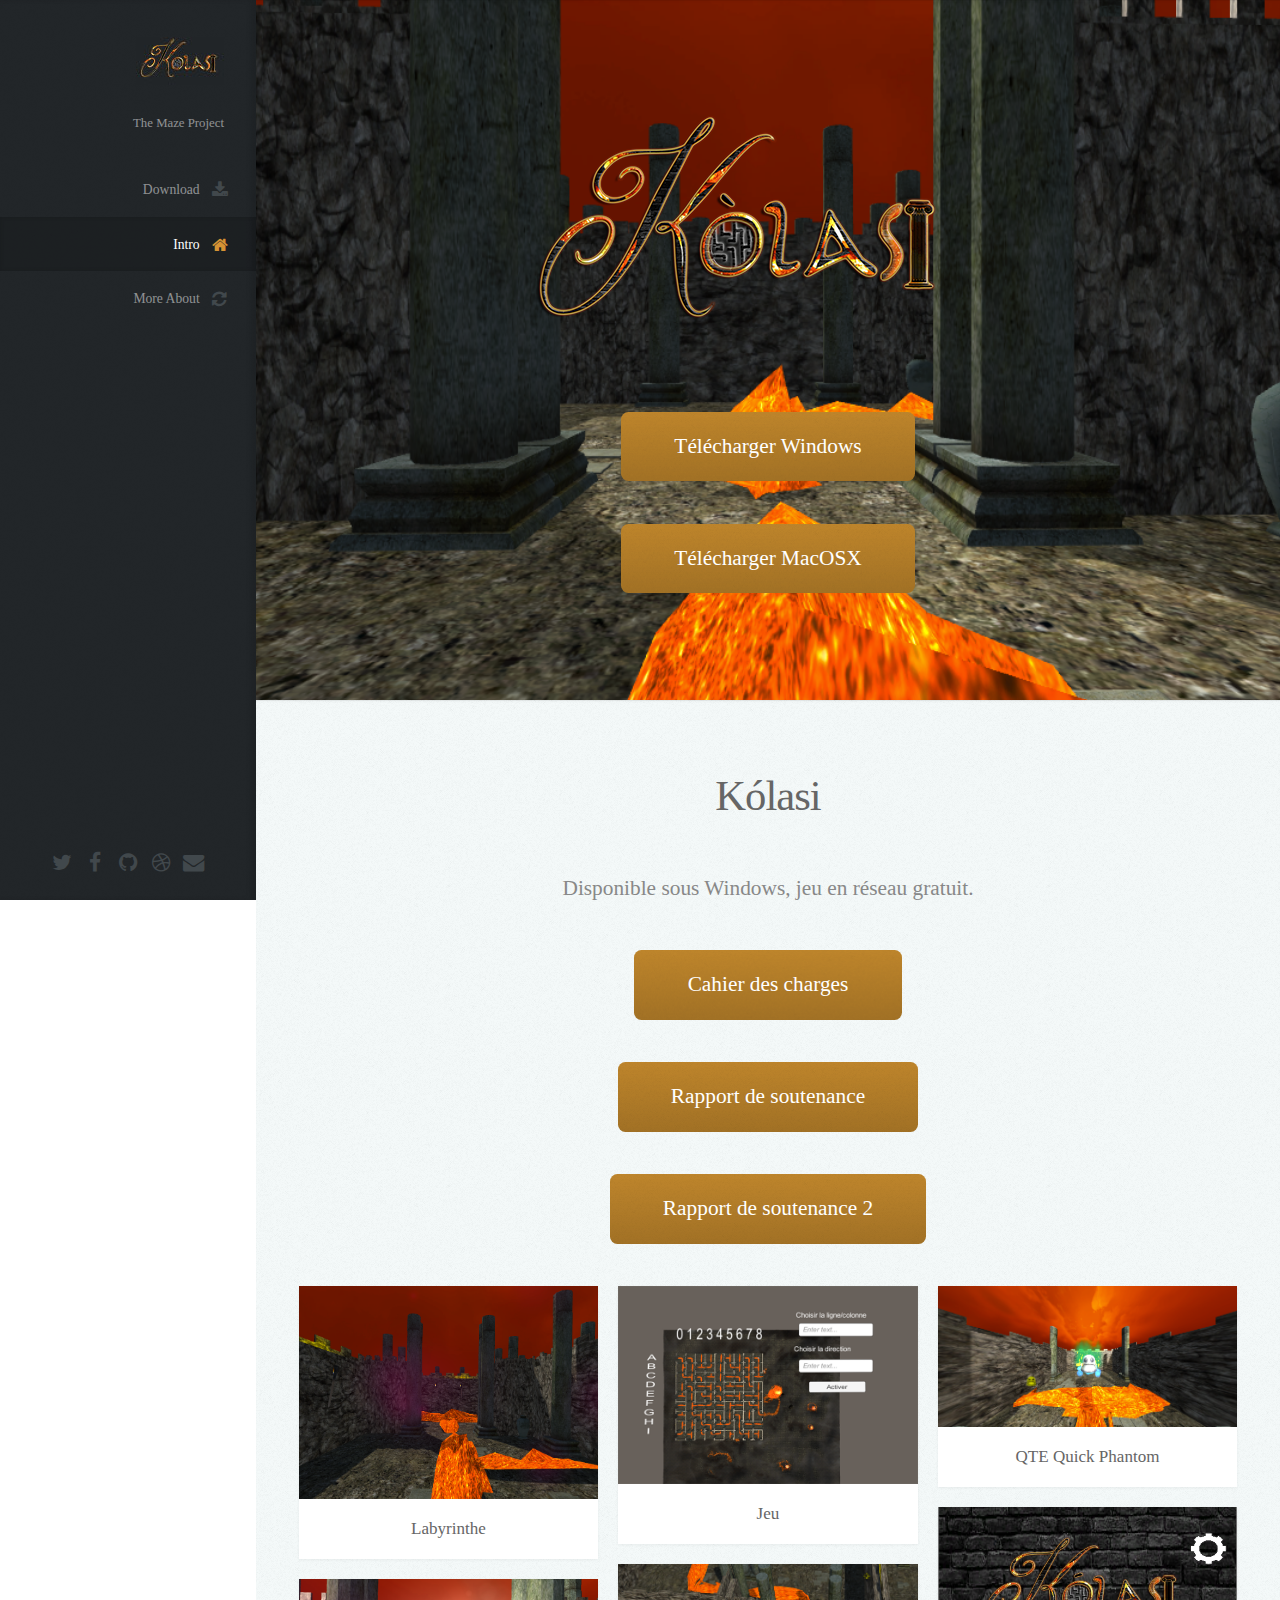
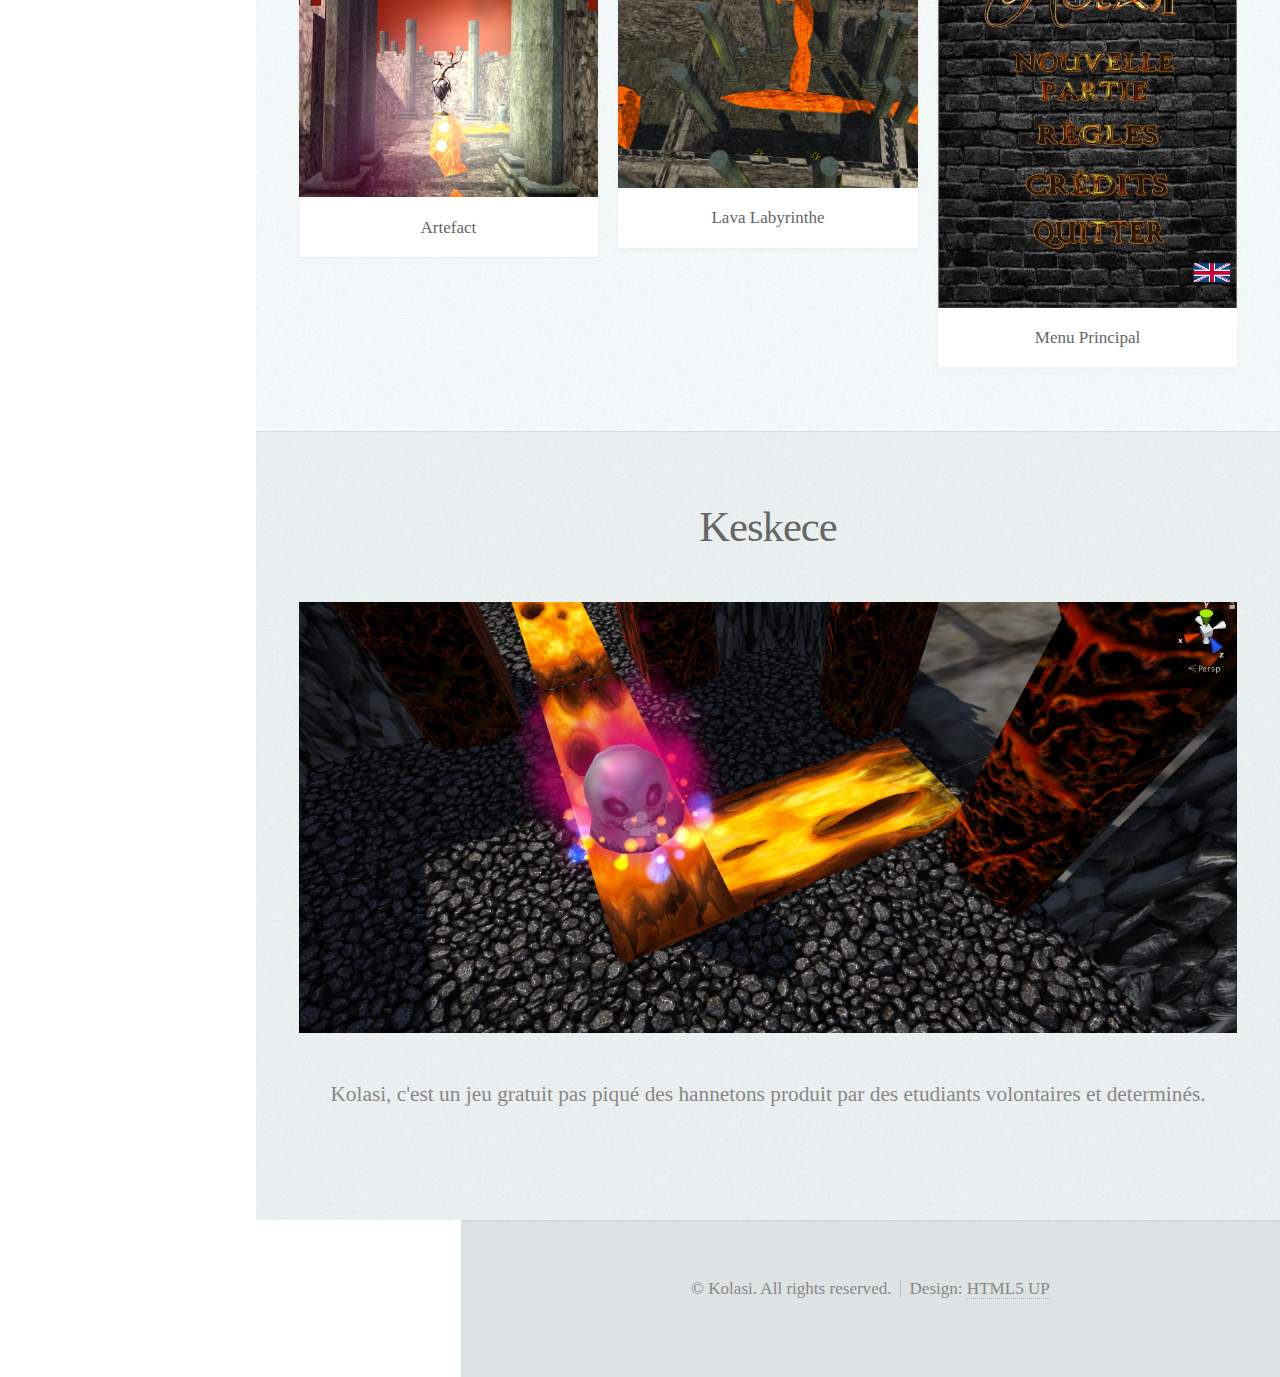
==== commit af86cef1: "2e soutenance" ====
--- a/index.html
+++ b/index.html
@@ -9,6 +9,7 @@
 		<title>Kólasi</title>
 		<meta charset="utf-8" />
 		<meta name="viewport" content="width=device-width, initial-scale=1" />
+		<link rel="icon" type="image/png" sizes="32x32" href="images/favicon-32x32.png">
 		<!--[if lte IE 8]><script src="assets/js/ie/html5shiv.js"></script><![endif]-->
 		<link rel="stylesheet" href="assets/css/main.css" />
 		<!--[if lte IE 8]><link rel="stylesheet" href="assets/css/ie8.css" /><![endif]-->
@@ -24,6 +25,8 @@
 </style>
 	</head>
 	<body>
+		
+
 
 		<!-- Header -->
 			<div id="header">
@@ -67,9 +70,9 @@
 
 					<!-- Social Icons -->
 					<ul class="icons">
-							<li><a href="https://twitter.com/KolasiMaze" class="icon fa-twitter"><span class="label">Twitter</span></a></li>
-							<li><a href="https://www.facebook.com/K%C3%B3lasi-851271011712431/" class="icon fa-facebook"><span class="label">Facebook</span></a></li>
-							<li><a href="https://elkokonut.github.io/kolasi.github.io/" class="icon fa-github"><span class="label">Github</span></a></li>
+							<li><a href="https://twitter.com/KolasiMaze" target="_blank"  class="icon fa-twitter"><span class="label">Twitter</span></a></li>
+							<li><a href="https://www.facebook.com/K%C3%B3lasi-851271011712431/" target="_blank"  class="icon fa-facebook"><span class="label">Facebook</span></a></li>
+							<li><a href="https://elkokonut.github.io/kolasi.github.io/" target="_blank"  class="icon fa-github"><span class="label">Github</span></a></li>
 							<li><a href="http://www.epita.fr/" class="icon fa-dribbble"><span class="label">Dribbble</span></a></li>
 							<li><a href="mailto:kolasicontact@gmail.com"><span class="icon fa-envelope"></span></a></li>
 
@@ -114,37 +117,41 @@
 
 							<p>Disponible sous Windows, jeu en réseau gratuit. </p>
 
-							<div id='telecharger'><a href='jeu/cahier-des-charges.pdf' class="button scrolly">Cahier des charges</a></div>
+							<div id='telecharger'><a href='jeu/cahier-des-charges.pdf' target="_blank"  class="button scrolly">Cahier des charges</a></div>
 							<p> 
 								</p>
-							<div id='telecharger'><a href='jeu/rapport-de-soutenance.pdf' class="button scrolly">Rapport de soutenance</a></div>
+							<div id='telecharger'><a href='jeu/rapport-de-soutenance.pdf' target="_blank"  class="button scrolly">Rapport de soutenance</a></div>
+							<p> 
+								</p>
+
+								<div id='telecharger'><a href='jeu/rapport-de-soutenance.pdf' target="_blank"  class="button scrolly">Rapport de soutenance 2</a></div>
 							<p> 
 								</p>
 
 							<div class="row">
 								<div class="4u 12u$(mobile)">
 									<article class="item">
-										<a href="#" class="image fit"><img src="images/map1.png" alt="" /></a>
+										<a href="#" class="image fit"><img src="images/laby_evoll.png" alt="" /></a>
 										<header>
 											<h3>Labyrinthe</h3>
 										</header>
 									</article>
 									<article class="item">
-										<a href="#" class="image fit"><img src="images/bloc.png" alt="" /></a>
-										<header>
-											<h3>Bloc</h3>
+										<a href="#" class="image fit"><img src="images/artefact.png" alt="" /></a>
+										<header>
+											<h3>Artefact</h3>
 										</header>
 									</article>
 								</div>
 								<div class="4u 12u$(mobile)">
 									<article class="item">
-										<a href="#" class="image fit"><img src="images/phantom.png" alt="" /></a>
-										<header>
-											<h3>Avatar joueur</h3>
-										</header>
-									</article>
-									<article class="item">
-										<a href="#" class="image fit"><img src="images/lavamap.png" alt="" /></a>
+										<a href="#" class="image fit"><img src="images/map_new.png" alt="" /></a>
+										<header>
+											<h3>Jeu</h3>
+										</header>
+									</article>
+									<article class="item">
+										<a href="#" class="image fit"><img src="images/up_view.png" alt="" /></a>
 										<header>
 											<h3>Lava Labyrinthe</h3>
 										</header>
@@ -152,9 +159,9 @@
 								</div>
 								<div class="4u$ 12u$(mobile)">
 									<article class="item">
-										<a href="#" class="image fit"><img src="images/multijoueur.png" alt="" /></a>
-										<header>
-											<h3>Multijoueur</h3>
+										<a href="#" class="image fit"><img src="images/qte.png" alt="" /></a>
+										<header>
+											<h3>QTE Quick Phantom</h3>
 										</header>
 									</article>
 									<article class="item">
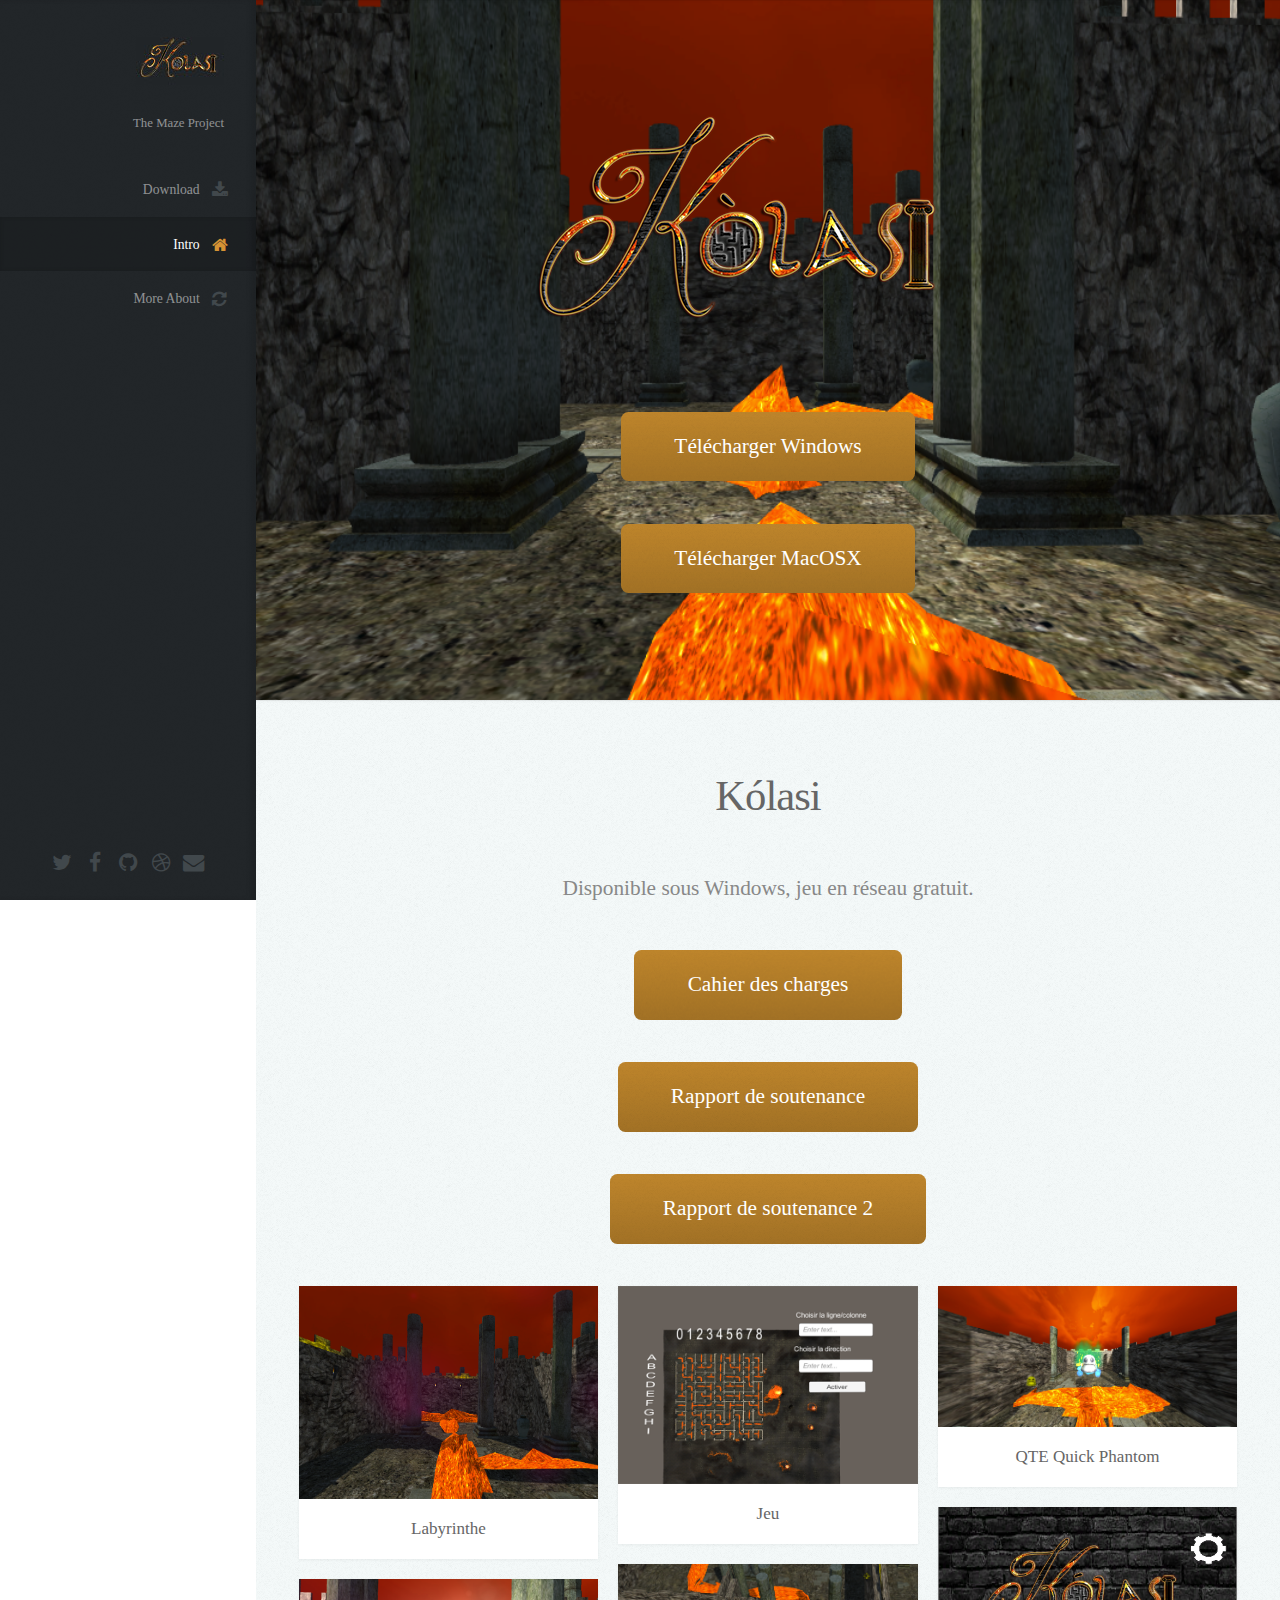
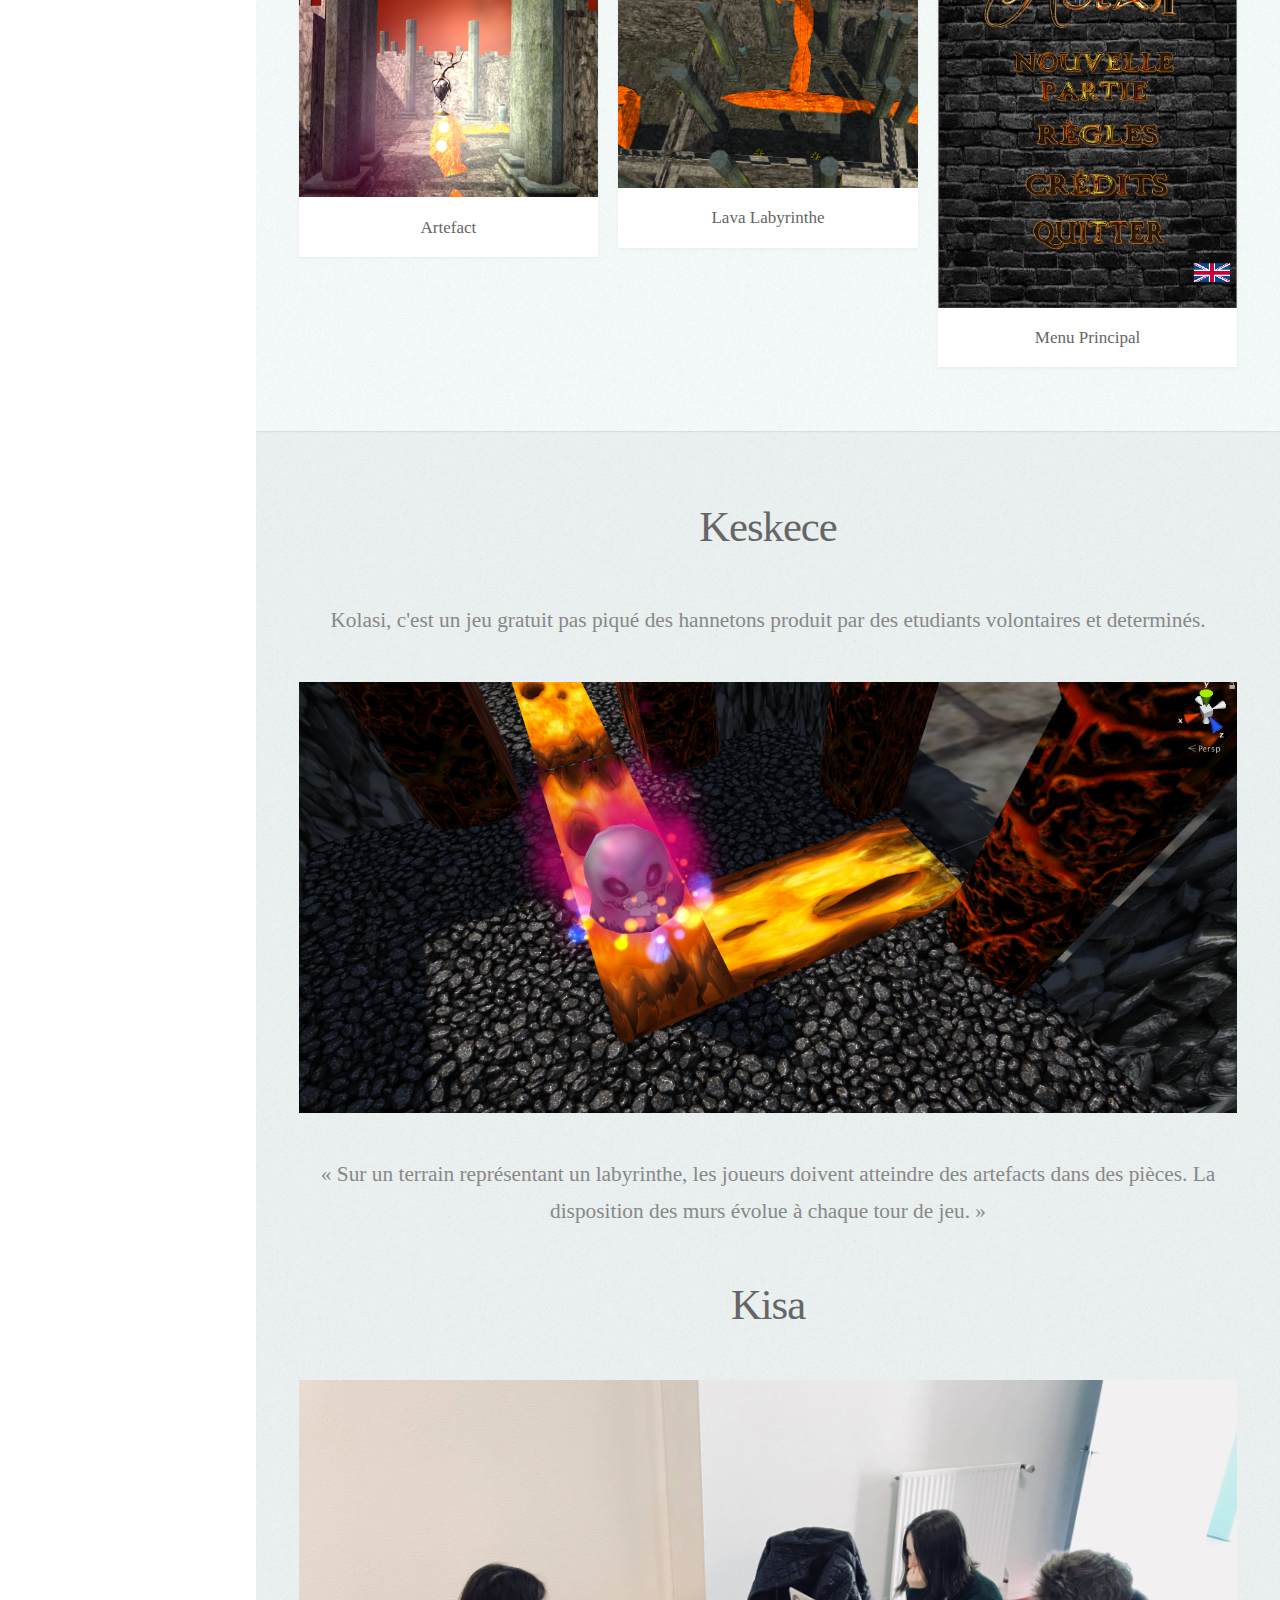
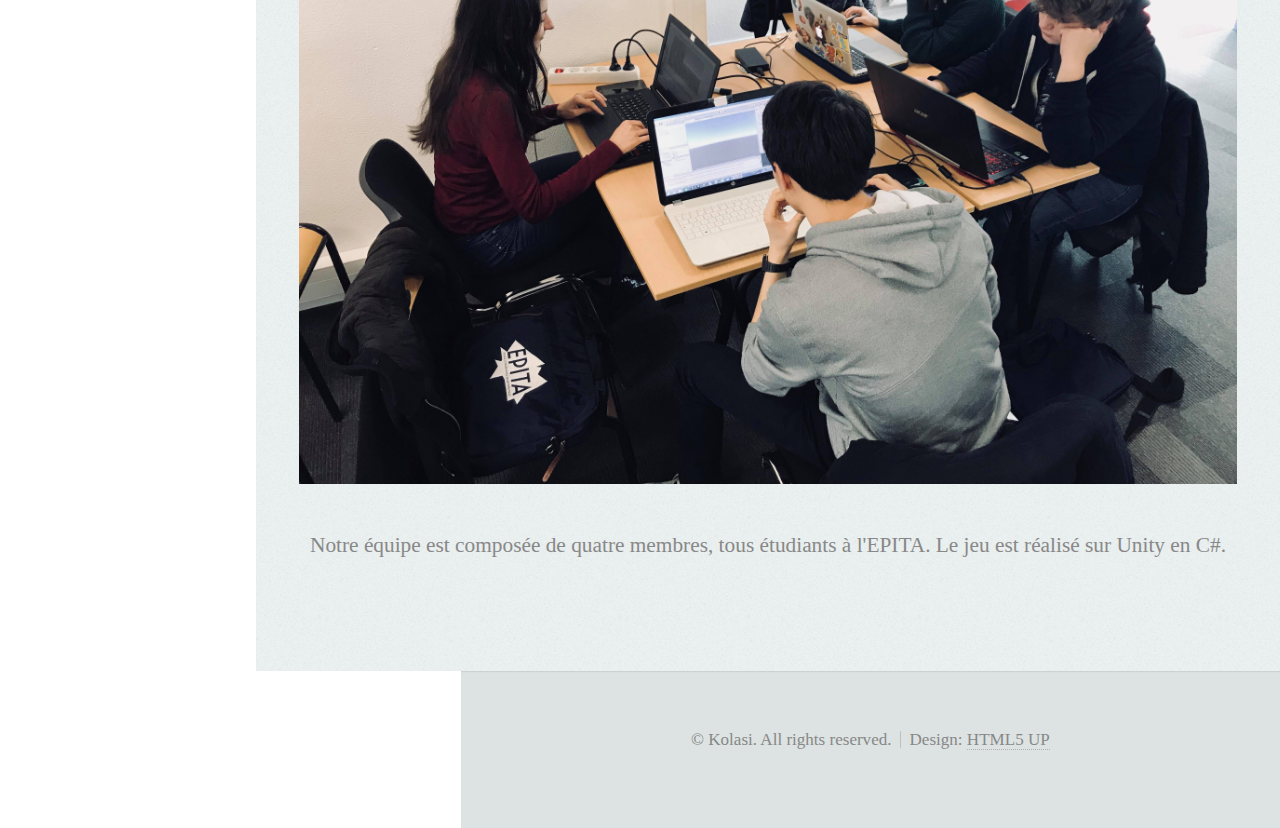
==== commit 50fc2dc5: "Edit" ====
--- a/index.html
+++ b/index.html
@@ -124,7 +124,7 @@
 							<p> 
 								</p>
 
-								<div id='telecharger'><a href='jeu/rapport-de-soutenance.pdf' target="_blank"  class="button scrolly">Rapport de soutenance 2</a></div>
+								<div id='telecharger'><a href='jeu/rapport-de-soutenance2.pdf' target="_blank"  class="button scrolly">Rapport de soutenance 2</a></div>
 							<p> 
 								</p>
 
@@ -183,10 +183,20 @@
 							<header>
 								<h2>Keskece</h2>
 							</header>
-
+						<p> Kolasi, c'est un jeu gratuit pas piqué des hannetons produit par des etudiants volontaires et determinés.</p>
 							<a href="#" class="image featured"><img src="images/flane.png" alt="" /></a>
-
-							<p> Kolasi, c'est un jeu gratuit pas piqué des hannetons produit par des etudiants volontaires et determinés.</p>
+							<p>« Sur un terrain représentant un labyrinthe, les joueurs doivent atteindre des artefacts dans des pièces. La disposition des murs évolue à chaque tour de jeu. »</p>
+
+						</div>
+						<div class="container">
+
+							<header>
+								<h2>Kisa</h2>
+							</header>
+
+							<a href="#" class="image featured"><img src="images/photo_equipe2.jpg" alt="" /></a>
+
+							<p> Notre équipe est composée de quatre membres, tous étudiants à l'EPITA. Le jeu est réalisé sur Unity en C#.</p>
 
 						</div>
 					</section>
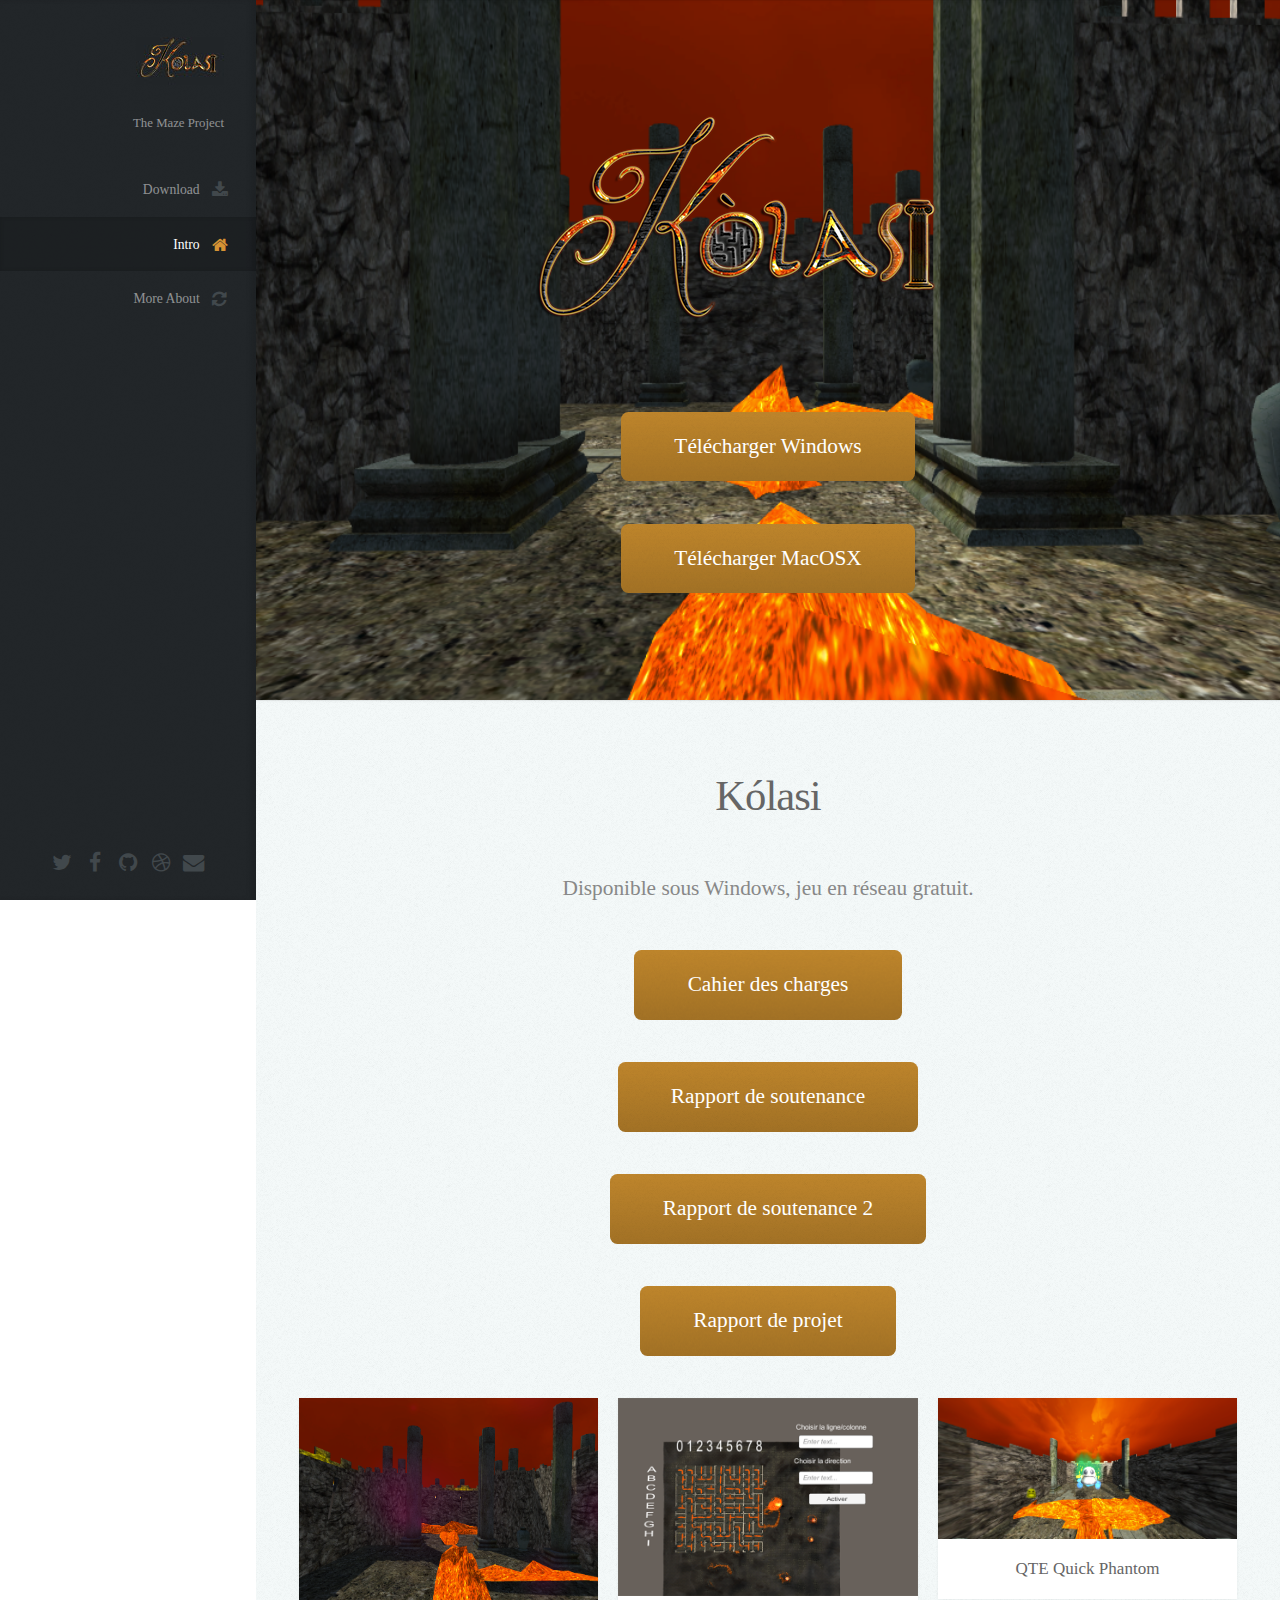
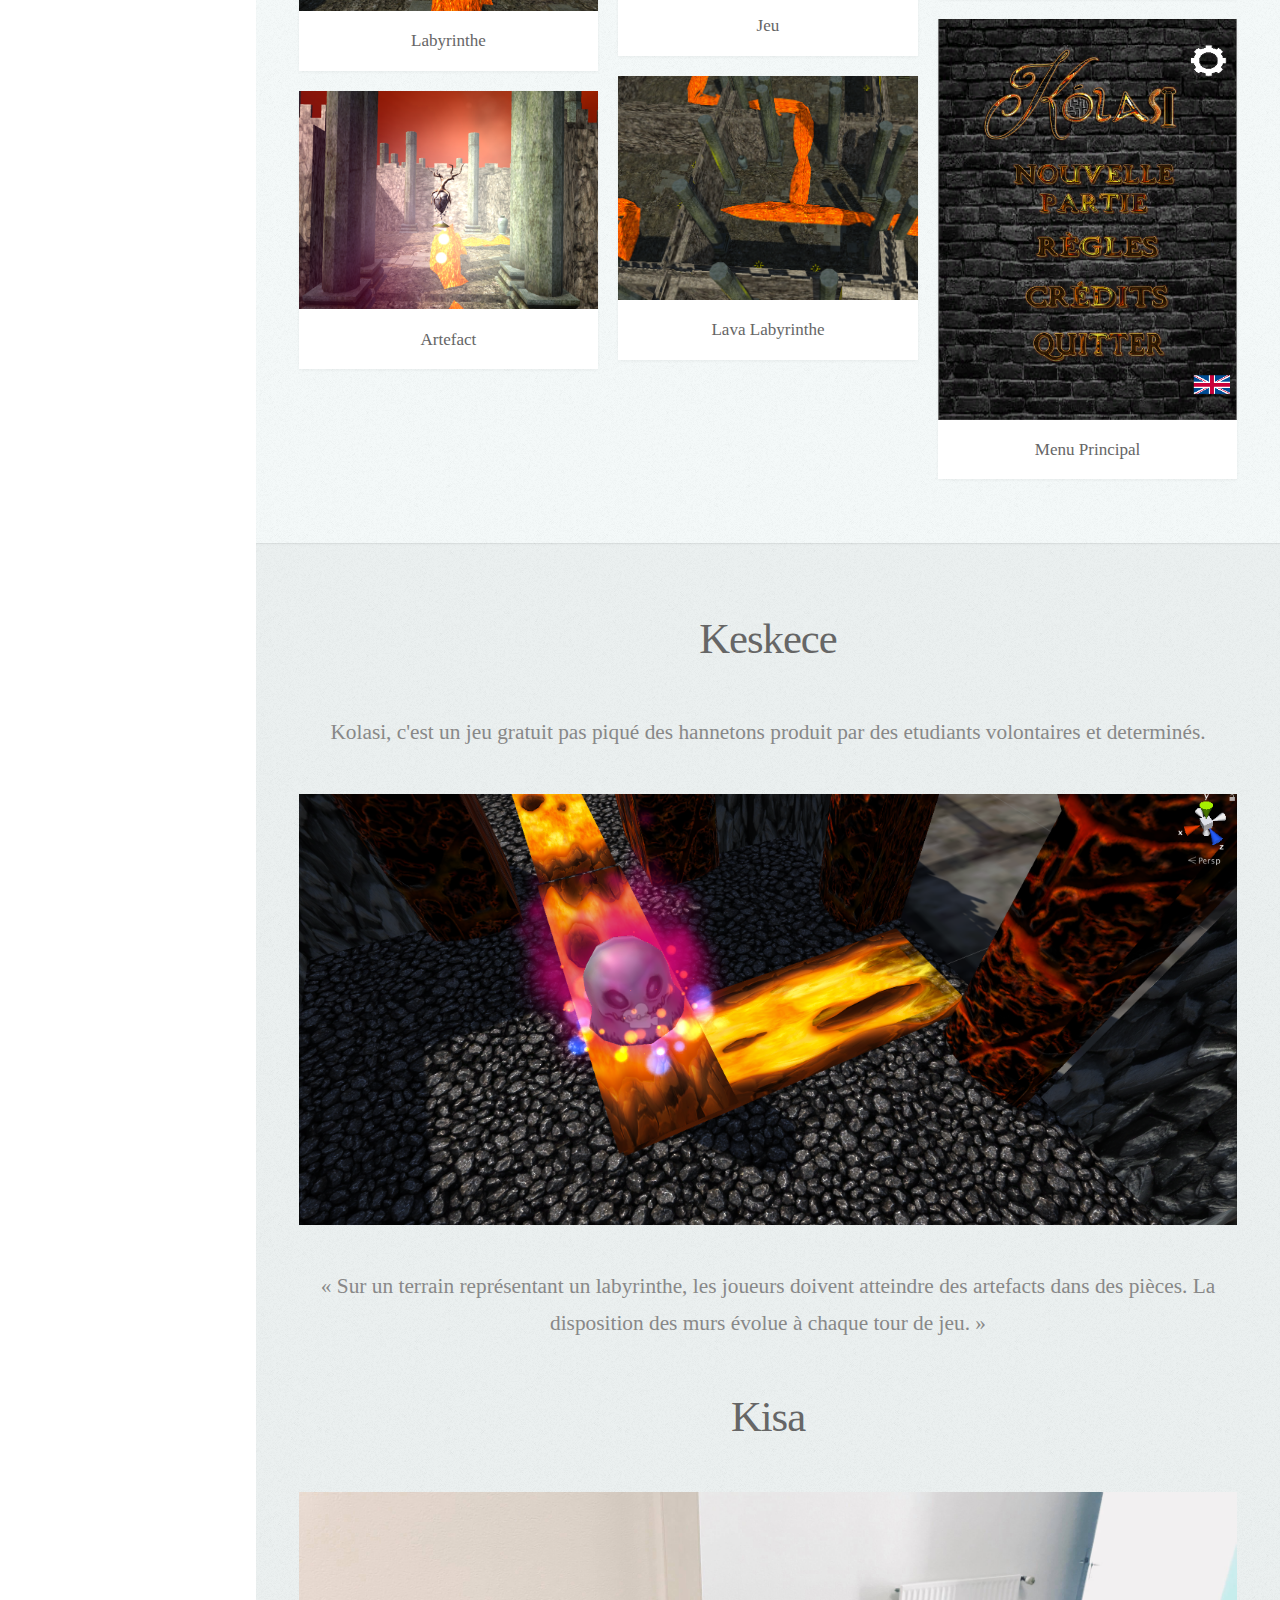
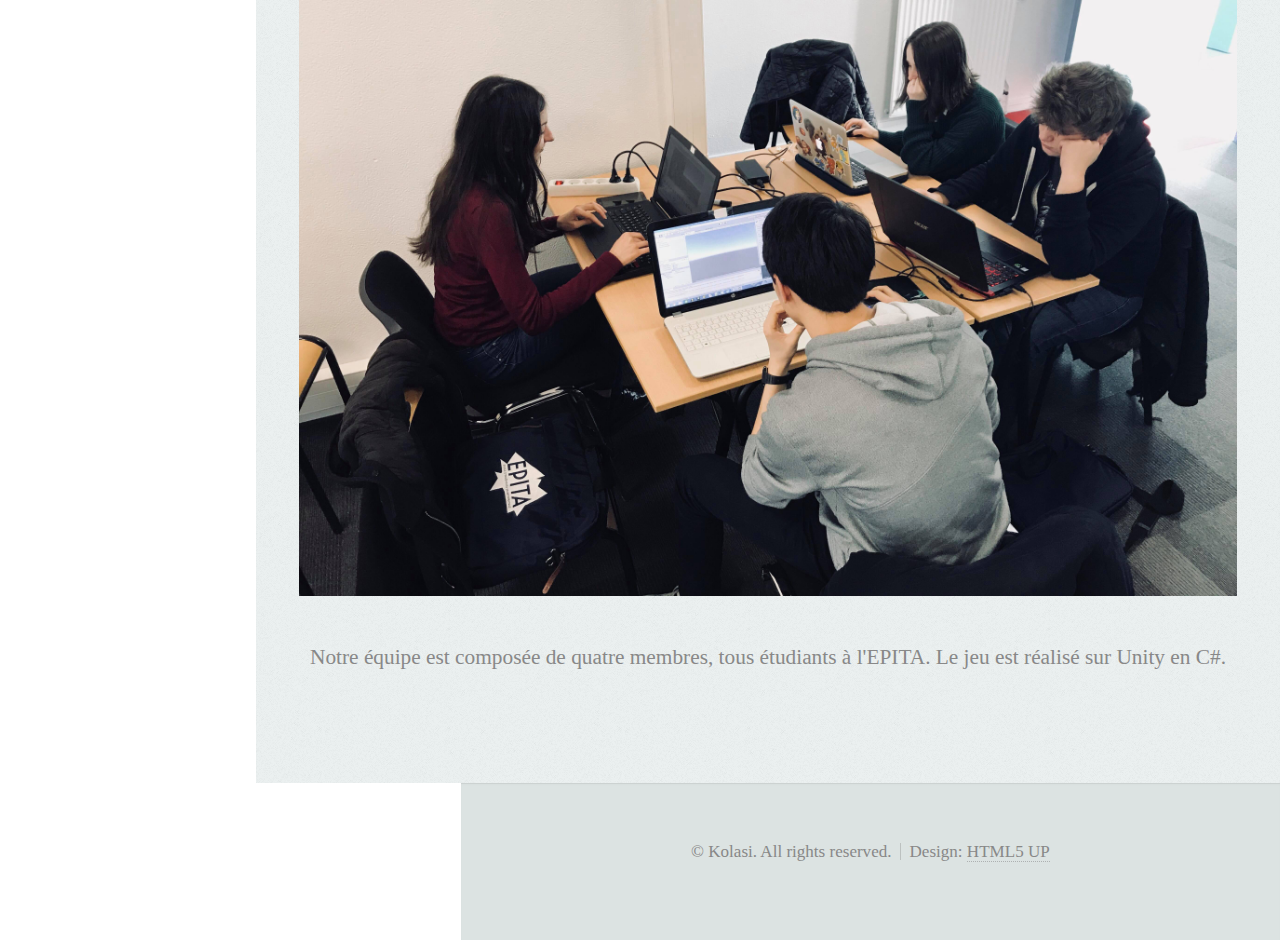
==== commit e06a5b3e: "rapportprojet" ====
--- a/index.html
+++ b/index.html
@@ -127,17 +127,20 @@
 								<div id='telecharger'><a href='jeu/rapport-de-soutenance2.pdf' target="_blank"  class="button scrolly">Rapport de soutenance 2</a></div>
 							<p> 
 								</p>
-
+								<div id='telecharger'><a href='jeu/rapport_de_projet.pdf' target="_blank"  class="button scrolly">Rapport de projet</a></div>
+							<p> 
+								</p>
+								
 							<div class="row">
 								<div class="4u 12u$(mobile)">
 									<article class="item">
-										<a href="#" class="image fit"><img src="images/laby_evoll.png" alt="" /></a>
+										<a class="image fit"><img src="images/laby_evoll.png" alt="" /></a>
 										<header>
 											<h3>Labyrinthe</h3>
 										</header>
 									</article>
 									<article class="item">
-										<a href="#" class="image fit"><img src="images/artefact.png" alt="" /></a>
+										<a class="image fit"><img src="images/artefact.png" alt="" /></a>
 										<header>
 											<h3>Artefact</h3>
 										</header>
@@ -145,13 +148,13 @@
 								</div>
 								<div class="4u 12u$(mobile)">
 									<article class="item">
-										<a href="#" class="image fit"><img src="images/map_new.png" alt="" /></a>
+										<a class="image fit"><img src="images/map_new.png" alt="" /></a>
 										<header>
 											<h3>Jeu</h3>
 										</header>
 									</article>
 									<article class="item">
-										<a href="#" class="image fit"><img src="images/up_view.png" alt="" /></a>
+										<a class="image fit"><img src="images/up_view.png" alt="" /></a>
 										<header>
 											<h3>Lava Labyrinthe</h3>
 										</header>
@@ -159,13 +162,13 @@
 								</div>
 								<div class="4u$ 12u$(mobile)">
 									<article class="item">
-										<a href="#" class="image fit"><img src="images/qte.png" alt="" /></a>
+										<a class="image fit"><img src="images/qte.png" alt="" /></a>
 										<header>
 											<h3>QTE Quick Phantom</h3>
 										</header>
 									</article>
 									<article class="item">
-										<a href="#" class="image fit"><img src="images/Menu_principal.png" alt="" /></a>
+										<a class="image fit"><img src="images/Menu_principal.png" alt="" /></a>
 										<header>
 											<h3>Menu Principal</h3>
 										</header>
